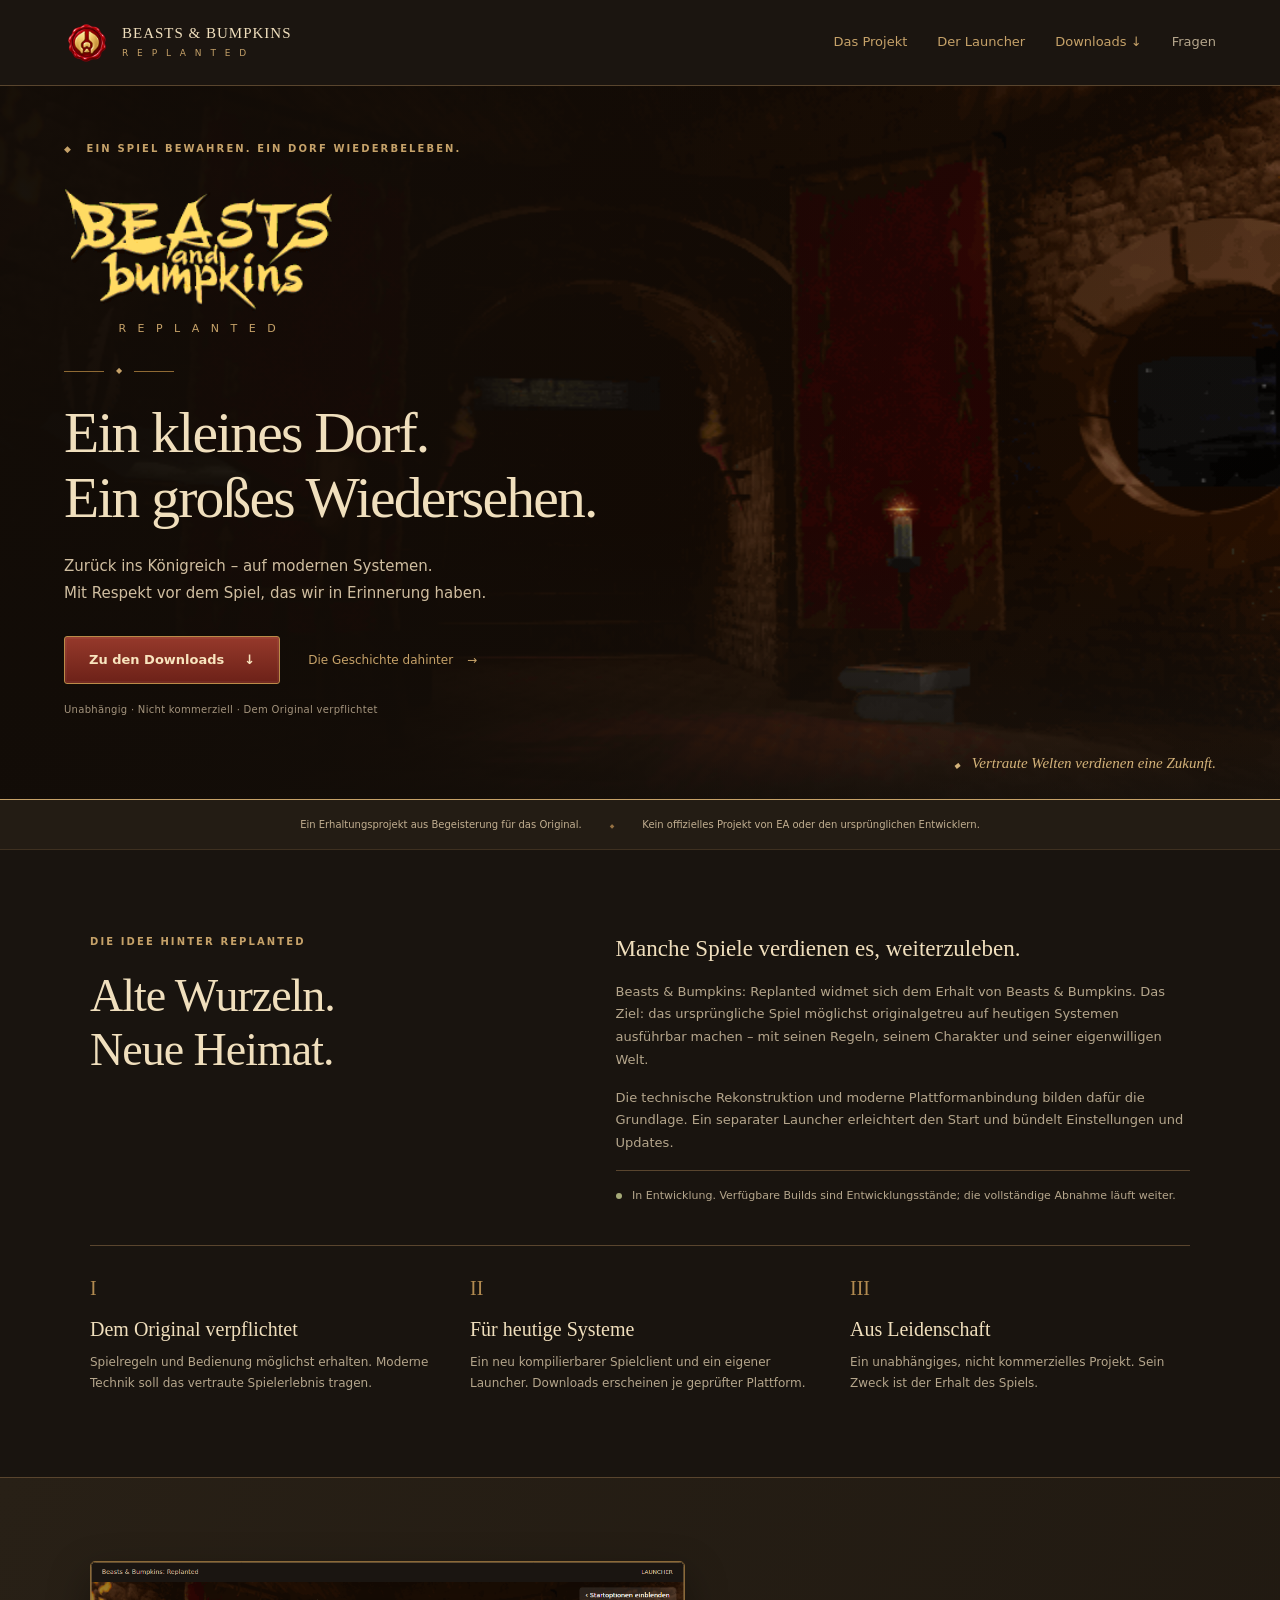
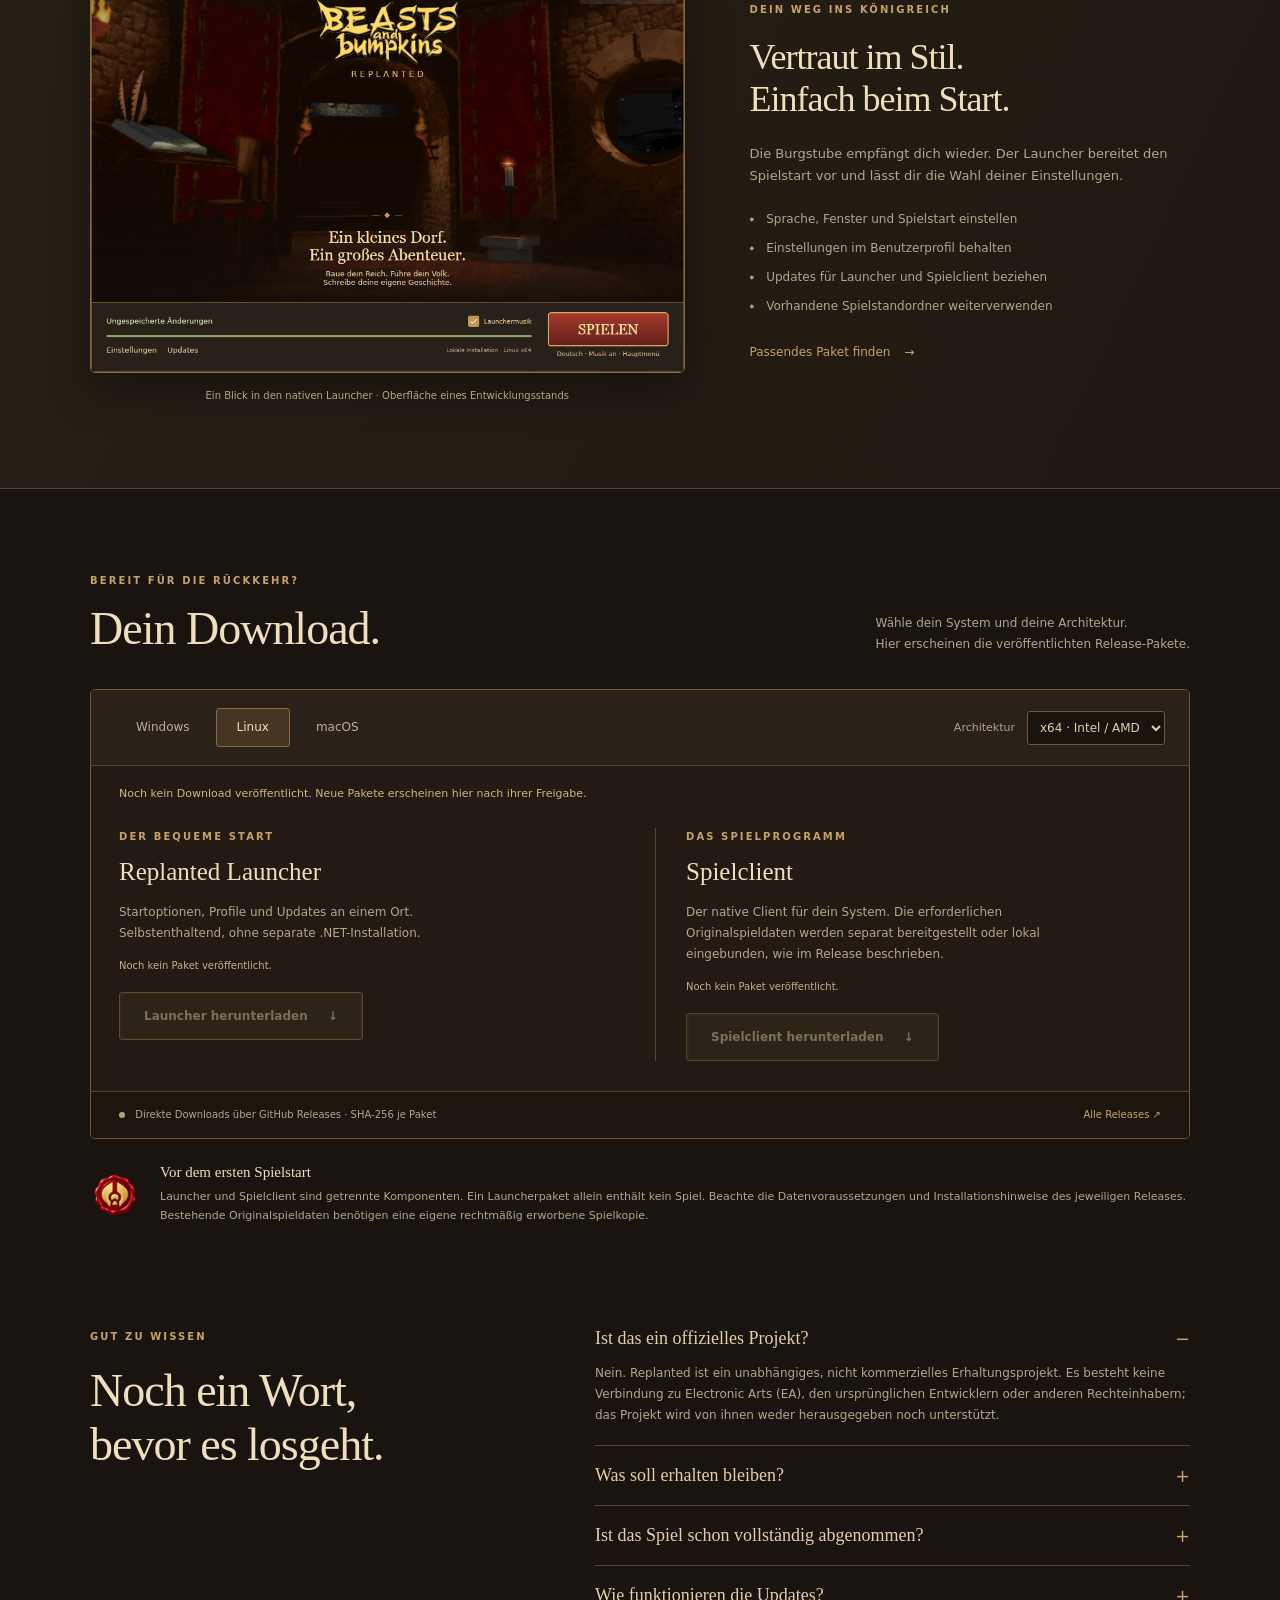
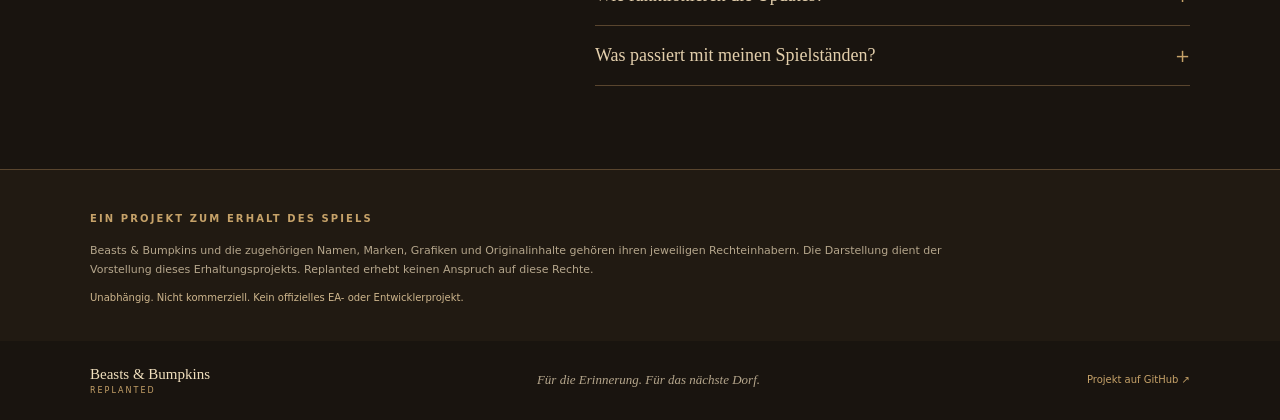
==== site/index.html @ 9fa98c77 "Add Replanted project website and GitHub release distribution" ====
<!doctype html>
<html lang="de">
<head>
  <meta charset="utf-8">
  <meta name="viewport" content="width=device-width, initial-scale=1">
  <meta name="theme-color" content="#1b1510">
  <meta name="description" content="Beasts & Bumpkins: Replanted – ein unabhängiges, nicht kommerzielles Projekt zum Erhalt des Spiels auf modernen Systemen. Launcher, Spielclient und Informationen.">
  <title>Beasts & Bumpkins: Replanted · Ein Königreich kehrt zurück</title>
  <link rel="icon" type="image/png" href="assets/seal.png">
  <link rel="stylesheet" href="styles.css">
  <script src="app.js" defer></script>
</head>
<body>
  <a class="skip-link" href="#main">Zum Inhalt</a>
  <header class="site-header">
    <a class="brand" href="#" aria-label="Beasts & Bumpkins: Replanted – Startseite"><img src="assets/seal.png" width="46" height="46" alt=""><span>BEASTS &amp; BUMPKINS<small>R E P L A N T E D</small></span></a>
    <nav aria-label="Hauptnavigation"><a href="#projekt">Das Projekt</a><a href="#launcher">Der Launcher</a><a href="#downloads">Downloads <span aria-hidden="true">↓</span></a><a href="#fragen">Fragen</a></nav>
  </header>
  <main id="main">
    <section class="hero" aria-labelledby="hero-title">
      <div class="hero-art" aria-hidden="true"></div>
      <div class="hero-content">
        <p class="eyebrow"><span class="diamond" aria-hidden="true">◆</span> EIN SPIEL BEWAHREN. EIN DORF WIEDERBELEBEN.</p>
        <img class="original-logo" src="assets/original-logo.png" width="320" height="150" alt="Beasts and Bumpkins">
        <p class="replanted">R E P L A N T E D</p>
        <div class="ornament" aria-hidden="true"><span></span>◆<span></span></div>
        <h1 id="hero-title">Ein kleines Dorf.<br>Ein großes Wiedersehen.</h1>
        <p class="hero-description">Zurück ins Königreich – auf modernen Systemen.<br>Mit Respekt vor dem Spiel, das wir in Erinnerung haben.</p>
        <div class="hero-actions"><a class="button primary" href="#downloads">Zu den Downloads <span aria-hidden="true">↓</span></a><a class="text-link" href="#projekt">Die Geschichte dahinter <span aria-hidden="true">→</span></a></div>
        <p class="hero-note">Unabhängig · Nicht kommerziell · Dem Original verpflichtet</p>
      </div>
      <div class="hero-caption"><span aria-hidden="true">◆</span> Vertraute Welten verdienen eine Zukunft.</div>
    </section>
    <div class="project-strip"><span>Ein Erhaltungsprojekt aus Begeisterung für das Original.</span><span>Kein offizielles Projekt von EA oder den ursprünglichen Entwicklern.</span></div>
    <section class="section project" id="projekt" aria-labelledby="project-title">
      <div><p class="eyebrow">DIE IDEE HINTER REPLANTED</p><h2 id="project-title">Alte Wurzeln.<br>Neue Heimat.</h2></div>
      <div class="project-copy"><p class="lead">Manche Spiele verdienen es, weiterzuleben.</p><p>Beasts &amp; Bumpkins: Replanted widmet sich dem Erhalt von Beasts &amp; Bumpkins. Das Ziel: das ursprüngliche Spiel möglichst originalgetreu auf heutigen Systemen ausführbar machen – mit seinen Regeln, seinem Charakter und seiner eigenwilligen Welt.</p><p>Die technische Rekonstruktion und moderne Plattformanbindung bilden dafür die Grundlage. Ein separater Launcher erleichtert den Start und bündelt Einstellungen und Updates.</p><p class="development-note"><span class="status-dot" aria-hidden="true"></span> In Entwicklung. Verfügbare Builds sind Entwicklungsstände; die vollständige Abnahme läuft weiter.</p></div>
      <div class="principles"><article><span class="chapter">I</span><h3>Dem Original verpflichtet</h3><p>Spielregeln und Bedienung möglichst erhalten. Moderne Technik soll das vertraute Spielerlebnis tragen.</p></article><article><span class="chapter">II</span><h3>Für heutige Systeme</h3><p>Ein neu kompilierbarer Spielclient und ein eigener Launcher. Downloads erscheinen je geprüfter Plattform.</p></article><article><span class="chapter">III</span><h3>Aus Leidenschaft</h3><p>Ein unabhängiges, nicht kommerzielles Projekt. Sein Zweck ist der Erhalt des Spiels.</p></article></div>
    </section>
    <section class="launcher-section" id="launcher" aria-labelledby="launcher-title"><div class="section launcher-grid"><div class="launcher-image"><img src="assets/launcher.png" width="1008" height="662" loading="lazy" alt="Der native Replanted-Launcher mit Burgstube, Originaltitel und roter Spielen-Schaltfläche"><p>Ein Blick in den nativen Launcher · Oberfläche eines Entwicklungsstands</p></div><div><p class="eyebrow">DEIN WEG INS KÖNIGREICH</p><h2 id="launcher-title">Vertraut im Stil.<br>Einfach beim Start.</h2><p>Die Burgstube empfängt dich wieder. Der Launcher bereitet den Spielstart vor und lässt dir die Wahl deiner Einstellungen.</p><ul class="feature-list"><li>Sprache, Fenster und Spielstart einstellen</li><li>Einstellungen im Benutzerprofil behalten</li><li>Updates für Launcher und Spielclient beziehen</li><li>Vorhandene Spielstandordner weiterverwenden</li></ul><a class="text-link" href="#downloads">Passendes Paket finden <span aria-hidden="true">→</span></a></div></div></section>
    <section class="section downloads-section" id="downloads" aria-labelledby="download-title"><div class="section-heading"><div><p class="eyebrow">BEREIT FÜR DIE RÜCKKEHR?</p><h2 id="download-title">Dein Download.</h2></div><p>Wähle dein System und deine Architektur.<br>Hier erscheinen die veröffentlichten Release-Pakete.</p></div>
      <div class="download-panel"><div class="download-toolbar"><div class="platforms" role="group" aria-label="Betriebssystem"><button type="button" data-os="win" aria-pressed="true">Windows</button><button type="button" data-os="linux" aria-pressed="false">Linux</button><button type="button" data-os="osx" aria-pressed="false">macOS</button></div><label class="architecture">Architektur <select id="architecture"><option value="x64">x64 · Intel / AMD</option><option value="arm64">ARM64</option></select></label></div>
      <p class="release-status" id="release-status" role="status" aria-live="polite">Release-Informationen werden geladen …</p>
      <div class="download-cards"><article><p class="eyebrow">DER BEQUEME START</p><h3>Replanted Launcher</h3><p>Startoptionen, Profile und Updates an einem Ort. Selbstenthaltend, ohne separate .NET-Installation.</p><p class="package-meta" id="launcher-meta">Verfügbarkeit wird geprüft.</p><a class="button primary download-link" id="launcher-download" aria-disabled="true">Launcher herunterladen <span aria-hidden="true">↓</span></a></article><article><p class="eyebrow">DAS SPIELPROGRAMM</p><h3>Spielclient</h3><p>Der native Client für dein System. Die erforderlichen Originalspieldaten werden separat bereitgestellt oder lokal eingebunden, wie im Release beschrieben.</p><p class="package-meta" id="game-meta">Verfügbarkeit wird geprüft.</p><a class="button secondary download-link" id="game-download" aria-disabled="true">Spielclient herunterladen <span aria-hidden="true">↓</span></a></article></div>
      <div class="download-footer"><p><span class="status-dot" aria-hidden="true"></span> Direkte Downloads über GitHub Releases · SHA-256 je Paket</p><a id="all-releases" href="https://github.com/Naroci/BeastsAndBumpkinsPublic/releases">Alle Releases <span aria-hidden="true">↗</span></a></div></div>
      <noscript><p>Für die Plattformauswahl bitte JavaScript aktivieren oder die <a href="https://github.com/Naroci/BeastsAndBumpkinsPublic/releases">GitHub-Releases direkt öffnen</a>.</p></noscript>
      <div class="install-note"><img src="assets/seal.png" width="50" height="50" alt=""><div><h3>Vor dem ersten Spielstart</h3><p>Launcher und Spielclient sind getrennte Komponenten. Ein Launcherpaket allein enthält kein Spiel. Beachte die Datenvoraussetzungen und Installationshinweise des jeweiligen Releases. Bestehende Originalspieldaten benötigen eine eigene rechtmäßig erworbene Spielkopie.</p></div></div>
    </section>
    <section class="section faq-section" id="fragen" aria-labelledby="faq-title"><div><p class="eyebrow">GUT ZU WISSEN</p><h2 id="faq-title">Noch ein Wort,<br>bevor es losgeht.</h2></div><div class="questions"><details open><summary>Ist das ein offizielles Projekt?</summary><p>Nein. Replanted ist ein unabhängiges, nicht kommerzielles Erhaltungsprojekt. Es besteht keine Verbindung zu Electronic Arts (EA), den ursprünglichen Entwicklern oder anderen Rechteinhabern; das Projekt wird von ihnen weder herausgegeben noch unterstützt.</p></details><details><summary>Was soll erhalten bleiben?</summary><p>Das Spiel soll möglichst vollständig und originalgetreu als neu kompilierbarer Code erhalten werden. Moderne Plattform- und Rendereradapter ersetzen die alte Systemanbindung. Das Projekt verfolgt keine Neugestaltung des Spiels.</p></details><details><summary>Ist das Spiel schon vollständig abgenommen?</summary><p>Die Entwicklung und Prüfung laufen weiter. Ein verfügbarer Build bedeutet keine vollständige Abnahme aller Missionen, Plattformen oder Originalfunktionen. Konkrete Voraussetzungen und bekannte Grenzen stehen in den Releasehinweisen.</p></details><details><summary>Wie funktionieren die Updates?</summary><p>Der Launcher liest eine gemeinsame HTTPS-Manifestdatei. Sie verweist auf feste ZIP-Dateien eines GitHub-Releases und enthält Version, Größe und SHA-256. Installiert werden nur passende Plattformpakete. Die Manifestadresse steht in den Releasehinweisen.</p></details><details><summary>Was passiert mit meinen Spielständen?</summary><p>Der Launcher verwendet bestehende Benutzer- und Spielstandpfade weiter und überschreibt diese beim Update nicht. Die Kompatibilität von Spielständen zwischen verschiedenen Clientversionen hängt vom jeweiligen Build ab; beachte die Releasehinweise.</p></details></div></section>
    <aside class="rights-notice"><div class="section"><span class="eyebrow">EIN PROJEKT ZUM ERHALT DES SPIELS</span><p>Beasts &amp; Bumpkins und die zugehörigen Namen, Marken, Grafiken und Originalinhalte gehören ihren jeweiligen Rechteinhabern. Die Darstellung dient der Vorstellung dieses Erhaltungsprojekts. Replanted erhebt keinen Anspruch auf diese Rechte.</p><p>Unabhängig. Nicht kommerziell. Kein offizielles EA- oder Entwicklerprojekt.</p></div></aside>
  </main>
  <footer class="site-footer"><a class="footer-brand" href="#">Beasts &amp; Bumpkins <span>REPLANTED</span></a><p>Für die Erinnerung. Für das nächste Dorf.</p><a id="repository-link" href="https://github.com/Naroci/BeastsAndBumpkinsPublic">Projekt auf GitHub <span aria-hidden="true">↗</span></a></footer>
</body>
</html>
---- site/styles.css ----
@charset "UTF-8";
:root{color-scheme:dark;--bg:#19140f;--panel:#241c15;--gold:#c6a269;--light:#f0dfbd;--muted:#b5a68c;--line:#59452e;--red:#85291e;--serif:Georgia,'Times New Roman',serif;--sans:system-ui,-apple-system,'Segoe UI',sans-serif}
*{box-sizing:border-box}html{scroll-behavior:smooth;scroll-padding-top:90px}body{margin:0;background:var(--bg);color:var(--muted);font:15px/1.75 var(--sans)}a{color:var(--gold);text-decoration:none}a:hover{color:var(--light)}button,select{font:inherit}button,a,summary,select{-webkit-tap-highlight-color:transparent}button:focus-visible,a:focus-visible,summary:focus-visible,select:focus-visible{outline:2px solid #f6cf85;outline-offset:5px}img{max-width:100%;height:auto}h1,h2,h3,p{margin:0}h1,h2,h3{font-family:var(--serif);font-weight:400;color:var(--light)}h1{font-size:clamp(38px,4.5vw,63px);line-height:1.12;letter-spacing:-1.8px}h2{font-size:clamp(32px,3.7vw,46px);line-height:1.16;letter-spacing:-1px}h3{font-size:25px;line-height:1.3}p+p{margin-top:15px}.skip-link{position:absolute;top:-80px;left:20px;z-index:10;background:var(--panel);padding:12px}.skip-link:focus{top:5px}.site-header{height:86px;padding:0 max(5%,calc((100vw - 1200px)/2));display:flex;align-items:center;justify-content:space-between;gap:24px;border-bottom:1px solid var(--line);background:#1b1510}.brand{display:flex;gap:12px;align-items:center;color:var(--light);font-family:var(--serif);font-size:15px;line-height:1.35;letter-spacing:1px;flex-shrink:0}.brand small{display:block;color:var(--gold);font:9px/2 var(--sans);letter-spacing:3px}.brand img{width:46px;height:46px}.site-header nav{display:flex;gap:30px;font-size:13px}.site-header nav a:last-child{color:var(--muted)}.hero{position:relative;min-height:698px;display:flex;align-items:center;isolation:isolate;overflow:hidden;border-bottom:1px solid var(--gold)}.hero-art{position:absolute;inset:0;z-index:-2;background:url('assets/great-hall.png') center 42%/cover no-repeat;image-rendering:auto}.hero:after{content:'';position:absolute;inset:0;z-index:-1;background:linear-gradient(90deg,rgba(18,12,7,.97) 2%,rgba(18,12,7,.86) 32%,rgba(18,12,7,.36) 68%,rgba(18,12,7,.17)),linear-gradient(0deg,#17120deb,transparent 38%,#17120d33)}.hero-content{width:1200px;max-width:90%;margin:0 auto;padding:54px 0 80px}.eyebrow{font-size:10px;letter-spacing:2.1px;font-weight:600;color:var(--gold);line-height:1.8}.diamond{font-size:9px;margin-right:8px}.original-logo{display:block;width:270px;height:auto;margin:30px 0 6px}.replanted{width:270px;text-align:center;color:var(--gold);font-size:11px;letter-spacing:4px}.ornament{display:flex;align-items:center;gap:12px;color:var(--gold);margin:26px 0 23px;font-size:8px;width:110px}.ornament span{height:1px;background:#8f6a34;flex:1}.hero-description{font-size:15px;color:#d0bea0;line-height:1.8;margin-top:23px}.hero-actions{display:flex;align-items:center;gap:28px;margin-top:29px}.button{display:inline-flex;align-items:center;justify-content:center;gap:20px;min-height:48px;border:1px solid #a77e42;padding:10px 24px;font-size:13px;font-weight:600;color:#f8e4be;box-shadow:inset 0 0 0 2px #ffffff0a;border-radius:3px;cursor:pointer}.button.primary{background:linear-gradient(#96392b,#6c2118);border-color:#bb8b48}.button.primary:hover{background:linear-gradient(#ab4332,#7d281c)}.button.secondary{background:linear-gradient(#393022,#292017)}.text-link{font-size:12px}.text-link span{margin-left:10px}.hero-note{margin-top:17px;font-size:10px;color:#a4947d;letter-spacing:.3px}.hero-caption{position:absolute;bottom:27px;right:5%;font:italic 15px var(--serif);color:#d4b37a}.hero-caption span{font-size:8px;padding-right:8px}.project-strip{display:flex;justify-content:center;gap:28px;background:#231c14;padding:16px 5%;font-size:10px;color:#c2af91;border-bottom:1px solid #3e3020}.project-strip span+span:before{content:'◆';font-size:6px;margin-right:28px;color:#957143}.section{width:1100px;max-width:90%;margin:0 auto;padding:83px 0;scroll-margin-top:20px}.project{display:grid;grid-template-columns:1fr 1.35fr;gap:40px 100px}.project h2,.launcher-grid h2,.faq-section h2{margin-top:18px}.project-copy .lead{font-family:var(--serif);font-size:23px;color:var(--light);line-height:1.4}.project-copy>p:not(.lead){font-size:13px}.development-note{padding-top:15px;border-top:1px solid var(--line);font-size:11px!important}.status-dot{display:inline-block;width:6px;height:6px;border-radius:50%;background:#a6aa78;margin-right:7px;vertical-align:middle}.principles{grid-column:1/-1;display:grid;grid-template-columns:repeat(3,1fr);gap:40px;padding-top:31px;border-top:1px solid var(--line)}.chapter{color:#b18a50;font:20px var(--serif);display:block;margin-bottom:16px}.principles h3{font-size:20px}.principles p{font-size:12px;margin-top:10px}.launcher-section{background:linear-gradient(115deg,#282016,#201911);border-block:1px solid var(--line)}.launcher-grid{display:grid;grid-template-columns:1.35fr 1fr;align-items:center;gap:65px}.launcher-image img{display:block;border:1px solid #8b6938;box-shadow:0 16px 40px #0006;border-radius:5px}.launcher-image p{font-size:10px;text-align:center;margin-top:14px}.launcher-grid h2{font-size:36px}.launcher-grid h2+p{margin-top:22px;font-size:13px}.feature-list{list-style:none;padding:0;margin:21px 0;font-size:12px}.feature-list li{margin:8px 0}.feature-list li:before{content:'◆';color:var(--gold);font-size:6px;margin-right:12px;vertical-align:middle}.section-heading{display:flex;justify-content:space-between;align-items:end;gap:30px;margin-bottom:34px}.section-heading h2{margin-top:12px}.section-heading>p{font-size:12px}.download-panel{border:1px solid #765632;background:#231b13;border-radius:5px;overflow:hidden}.download-toolbar{display:flex;align-items:center;justify-content:space-between;gap:20px;padding:18px 24px;border-bottom:1px solid var(--line);background:#2a2118}.platforms{display:flex;gap:5px}.platforms button{background:transparent;color:#bfb095;border:1px solid transparent;border-radius:3px;padding:8px 20px;font-size:12px;cursor:pointer}.platforms button[aria-pressed=true]{color:#f3dfb7;border-color:#8b693d;background:#463522}.platforms button:hover{color:var(--light)}.architecture{font-size:11px;display:flex;align-items:center;gap:12px}.architecture select{color:#e1ceb0;background:#19140e;border:1px solid #725739;border-radius:3px;font-size:12px;padding:8px}.release-status{font-size:11px;padding:18px 28px 0;color:#d1b583;min-height:37px}.download-cards{display:grid;grid-template-columns:1fr 1fr;padding:25px 28px 30px;gap:30px}.download-cards article+article{border-left:1px solid var(--line);padding-left:30px}.download-cards h3{margin-top:10px}.download-cards article>p:not(.eyebrow){font-size:12px;margin-top:13px;max-width:400px}.download-cards .button{font-size:12px;min-width:230px;margin-top:18px}.package-meta{font-size:10px!important;color:#c4af8b;overflow-wrap:anywhere}.checksum{display:block;max-width:410px;font:9px/1.7 monospace;color:#ac9a7a;overflow-wrap:anywhere;margin-top:5px}.button[aria-disabled=true]{opacity:.42;cursor:default;pointer-events:none;background:#3a3023}.download-footer{padding:14px 28px;background:#1c160f;border-top:1px solid var(--line);display:flex;gap:15px;justify-content:space-between;align-items:center;font-size:10px}.install-note{display:flex;gap:20px;align-items:center;padding:25px 0 0}.install-note img{flex-shrink:0}.install-note h3{font:15px var(--serif)}.install-note p{font-size:11px;margin-top:6px}.faq-section{display:grid;grid-template-columns:1fr 1.4fr;gap:80px;padding-top:20px}.questions details{border-bottom:1px solid var(--line);padding:19px 0}.questions details:first-child{padding-top:0}.questions summary{cursor:pointer;color:#e3cfac;font:18px var(--serif);list-style:none;display:flex;justify-content:space-between;gap:15px}.questions summary::-webkit-details-marker{display:none}.questions summary:after{content:'+';font:18px var(--sans);color:var(--gold)}.questions details[open] summary:after{content:'−'}.questions details p{font-size:12px;margin-top:14px}.rights-notice{background:#211a12;border-top:1px solid var(--line)}.rights-notice .section{padding:34px 0}.rights-notice p{font-size:11px;max-width:900px;margin-top:10px}.rights-notice p:last-child{color:#ceb68d;font-size:10px}.site-footer{width:1100px;max-width:90%;margin:0 auto;padding:25px 0;display:flex;align-items:center;justify-content:space-between;gap:20px;font-size:10px}.footer-brand{font:15px var(--serif);color:var(--light)}.footer-brand span{font:8px var(--sans);letter-spacing:2px;display:block;color:var(--gold);margin-top:3px}.site-footer>p{font-family:var(--serif);font-style:italic;font-size:13px}
@media(min-width:1600px){.hero{min-height:760px}.hero-art{background-position:center 45%}}
@media(max-width:850px){.site-header{height:auto;min-height:80px;flex-wrap:wrap;gap:14px;padding:16px 5%}.site-header nav{gap:20px}.project{gap:35px}.launcher-grid{gap:30px}.launcher-grid h2{font-size:30px}.faq-section{gap:35px}.hero-caption{display:none}.project-strip{gap:10px;flex-direction:column;text-align:center}.project-strip span+span:before{display:none}.download-toolbar{padding:14px}.platforms button{padding:8px 12px}.architecture{gap:7px}.download-cards .button{min-width:0;width:100%;padding:10px}.hero:after{background:linear-gradient(90deg,#120c07ef,#120c0780),linear-gradient(0deg,#17120de6,transparent)}.hero-content{padding-block:45px 60px}.hero{min-height:660px}}
@media(max-width:600px){body{font-size:14px}.brand{font-size:12px}.brand img{width:38px;height:38px}.brand small{font-size:8px}.site-header{justify-content:center}.site-header nav{width:100%;justify-content:center;gap:20px;font-size:11px}.hero{min-height:620px}.hero-content{padding-block:32px 45px}.hero .eyebrow{font-size:8px;letter-spacing:1.4px}.original-logo{width:220px;margin-top:30px}.replanted{width:220px;font-size:9px}h1{font-size:42px;letter-spacing:-1.3px}.hero-description{font-size:12px}.hero-actions{gap:20px;flex-wrap:wrap}.hero-actions .button{padding-inline:18px}.hero-note{font-size:9px}.project-strip{font-size:9px;padding-block:14px;gap:4px}.section{padding:52px 0}.project,.launcher-grid,.faq-section{grid-template-columns:1fr;gap:27px}.project h2 br{display:none}.project-copy{font-size:12px}.principles{grid-template-columns:1fr;gap:24px}.principles article{position:relative;padding-left:40px}.chapter{position:absolute;left:3px;top:0}.principles h3{font-size:21px}.launcher-grid{display:flex;flex-direction:column-reverse;align-items:stretch}.launcher-grid h2{font-size:34px}.launcher-image{margin-top:8px}.section-heading{display:block}.section-heading>p{margin-top:18px}.download-toolbar{display:block;padding:14px 18px}.platforms{justify-content:space-between}.platforms button{flex:1}.architecture{justify-content:space-between;margin-top:15px}.download-cards{grid-template-columns:1fr;padding:22px;gap:26px}.download-cards article+article{border-left:0;border-top:1px solid var(--line);padding-left:0;padding-top:26px}.download-cards .button{min-height:46px}.release-status{padding:18px 22px 0}.download-footer{padding:15px 22px;display:block}.download-footer a{display:inline-block;margin-top:8px}.install-note{align-items:start;gap:13px}.install-note img{width:37px}.faq-section{padding-top:0}.questions details:first-child{padding-top:10px}.site-footer{flex-wrap:wrap;gap:16px}.site-footer>p{display:none}.rights-notice .section{padding-block:27px}}
@media(prefers-reduced-motion:reduce){html{scroll-behavior:auto}}
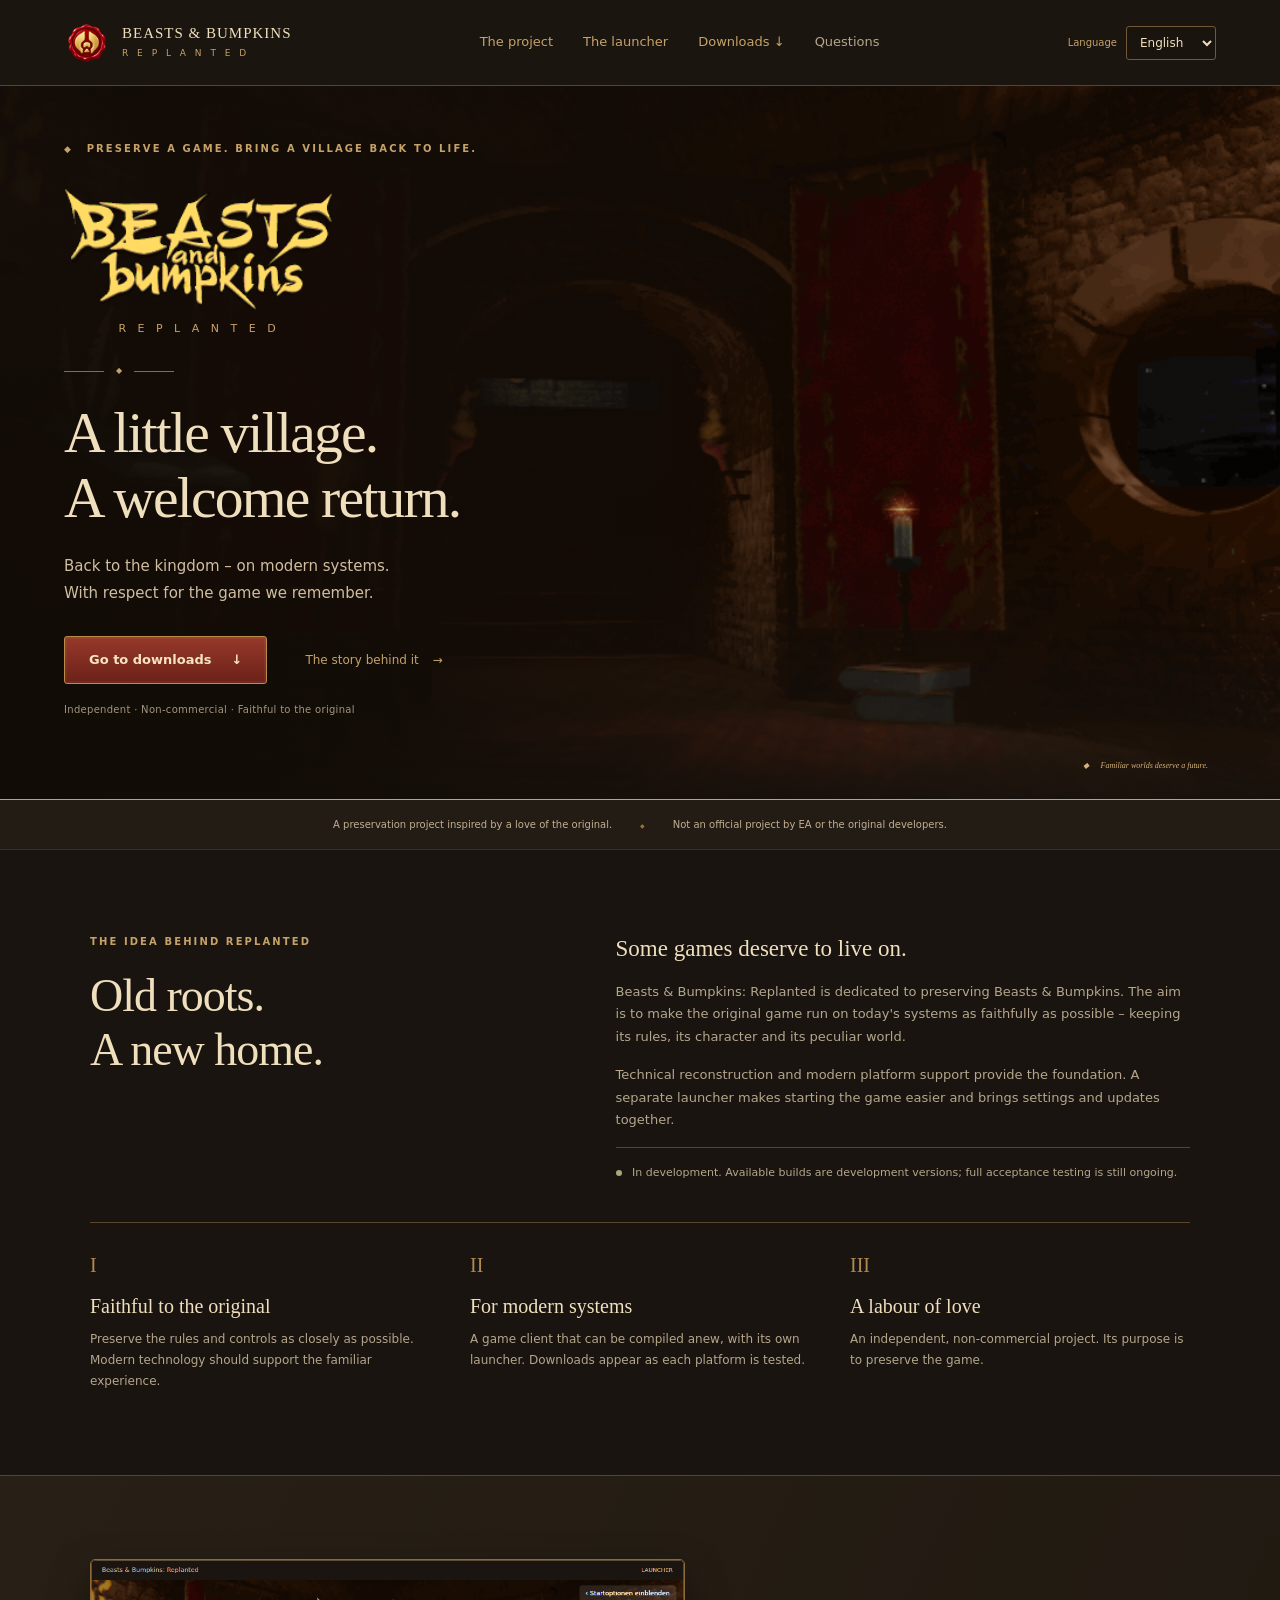
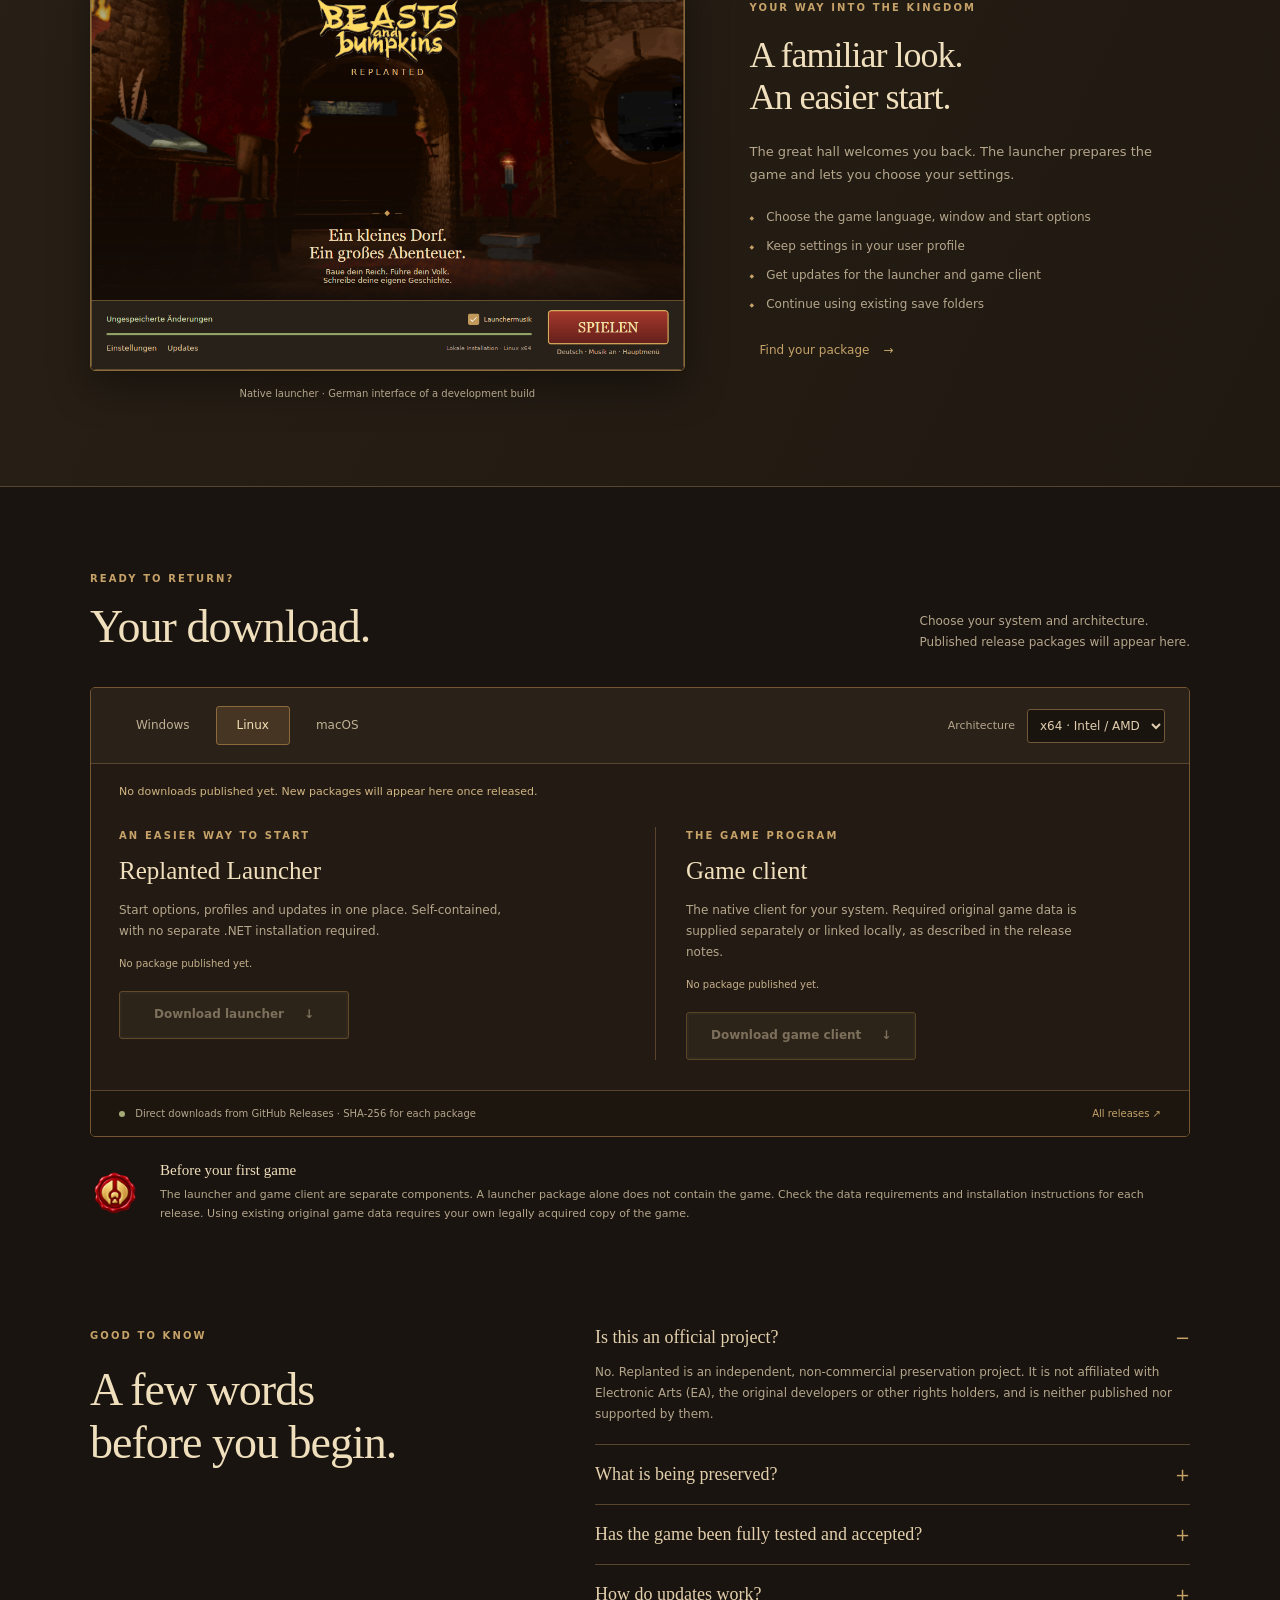
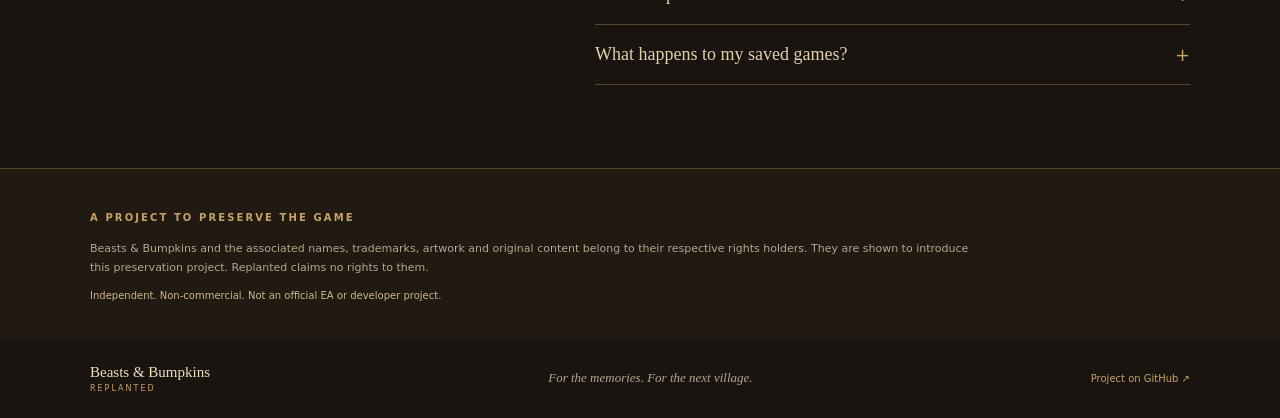
==== commit e037520a: "Support all five game languages on the project website" ====
--- a/site/index.html
+++ b/site/index.html
@@ -4,51 +4,54 @@
   <meta charset="utf-8">
   <meta name="viewport" content="width=device-width, initial-scale=1">
   <meta name="theme-color" content="#1b1510">
-  <meta name="description" content="Beasts & Bumpkins: Replanted – ein unabhängiges, nicht kommerzielles Projekt zum Erhalt des Spiels auf modernen Systemen. Launcher, Spielclient und Informationen.">
-  <title>Beasts & Bumpkins: Replanted · Ein Königreich kehrt zurück</title>
+  <meta data-i18n-description="page.description" name="description" content="Beasts & Bumpkins: Replanted – ein unabhängiges, nicht kommerzielles Projekt zum Erhalt des Spiels auf modernen Systemen. Launcher, Spielclient und Informationen.">
+  <title>Beasts &amp; Bumpkins: Replanted · Ein Königreich kehrt zurück</title>
   <link rel="icon" type="image/png" href="assets/seal.png">
   <link rel="stylesheet" href="styles.css">
+  <script src="translations.js" defer></script>
+  <script src="i18n.js" defer></script>
   <script src="app.js" defer></script>
 </head>
 <body>
-  <a class="skip-link" href="#main">Zum Inhalt</a>
+  <a class="skip-link" href="#main"><span data-i18n="skip">Zum Inhalt</span></a>
   <header class="site-header">
-    <a class="brand" href="#" aria-label="Beasts & Bumpkins: Replanted – Startseite"><img src="assets/seal.png" width="46" height="46" alt=""><span>BEASTS &amp; BUMPKINS<small>R E P L A N T E D</small></span></a>
-    <nav aria-label="Hauptnavigation"><a href="#projekt">Das Projekt</a><a href="#launcher">Der Launcher</a><a href="#downloads">Downloads <span aria-hidden="true">↓</span></a><a href="#fragen">Fragen</a></nav>
+    <a class="brand" href="#" data-i18n-aria="a11y.home" aria-label="Beasts &amp; Bumpkins: Replanted – Startseite"><img src="assets/seal.png" width="46" height="46" alt=""><span>BEASTS &amp; BUMPKINS<small>R E P L A N T E D</small></span></a>
+    <nav data-i18n-aria="a11y.navigation" aria-label="Hauptnavigation"><a href="#projekt"><span data-i18n="nav.project">Das Projekt</span></a><a href="#launcher"><span data-i18n="nav.launcher">Der Launcher</span></a><a href="#downloads"><span data-i18n="nav.downloads">Downloads</span> <span aria-hidden="true">↓</span></a><a href="#fragen"><span data-i18n="nav.faq">Fragen</span></a></nav>
+    <label class="language-picker" id="language-picker" hidden><span data-i18n="language.label">Sprache</span><select id="language" aria-label="Sprache" data-i18n-aria="language.label"><option value="de" lang="de">Deutsch</option><option value="en" lang="en">English</option><option value="fr" lang="fr">Français</option><option value="it" lang="it">Italiano</option><option value="es" lang="es">Español</option></select></label>
   </header>
   <main id="main">
     <section class="hero" aria-labelledby="hero-title">
       <div class="hero-art" aria-hidden="true"></div>
       <div class="hero-content">
-        <p class="eyebrow"><span class="diamond" aria-hidden="true">◆</span> EIN SPIEL BEWAHREN. EIN DORF WIEDERBELEBEN.</p>
+        <p class="eyebrow"><span class="diamond" aria-hidden="true">◆</span> <span data-i18n="hero.eyebrow">EIN SPIEL BEWAHREN. EIN DORF WIEDERBELEBEN.</span></p>
         <img class="original-logo" src="assets/original-logo.png" width="320" height="150" alt="Beasts and Bumpkins">
         <p class="replanted">R E P L A N T E D</p>
         <div class="ornament" aria-hidden="true"><span></span>◆<span></span></div>
-        <h1 id="hero-title">Ein kleines Dorf.<br>Ein großes Wiedersehen.</h1>
-        <p class="hero-description">Zurück ins Königreich – auf modernen Systemen.<br>Mit Respekt vor dem Spiel, das wir in Erinnerung haben.</p>
-        <div class="hero-actions"><a class="button primary" href="#downloads">Zu den Downloads <span aria-hidden="true">↓</span></a><a class="text-link" href="#projekt">Die Geschichte dahinter <span aria-hidden="true">→</span></a></div>
-        <p class="hero-note">Unabhängig · Nicht kommerziell · Dem Original verpflichtet</p>
+        <h1 id="hero-title"><span data-i18n="hero.title1">Ein kleines Dorf.</span><br><span data-i18n="hero.title2">Ein großes Wiedersehen.</span></h1>
+        <p class="hero-description"><span data-i18n="hero.description1">Zurück ins Königreich – auf modernen Systemen.</span><br><span data-i18n="hero.description2">Mit Respekt vor dem Spiel, das wir in Erinnerung haben.</span></p>
+        <div class="hero-actions"><a class="button primary" href="#downloads"><span data-i18n="hero.download">Zu den Downloads</span> <span aria-hidden="true">↓</span></a><a class="text-link" href="#projekt"><span data-i18n="hero.story">Die Geschichte dahinter</span> <span aria-hidden="true">→</span></a></div>
+        <p class="hero-note"><span data-i18n="hero.note">Unabhängig · Nicht kommerziell · Dem Original verpflichtet</span></p>
       </div>
-      <div class="hero-caption"><span aria-hidden="true">◆</span> Vertraute Welten verdienen eine Zukunft.</div>
+      <div class="hero-caption"><span aria-hidden="true">◆</span> <span data-i18n="hero.caption">Vertraute Welten verdienen eine Zukunft.</span></div>
     </section>
-    <div class="project-strip"><span>Ein Erhaltungsprojekt aus Begeisterung für das Original.</span><span>Kein offizielles Projekt von EA oder den ursprünglichen Entwicklern.</span></div>
+    <div class="project-strip"><span><span data-i18n="strip.preservation">Ein Erhaltungsprojekt aus Begeisterung für das Original.</span></span><span><span data-i18n="strip.unofficial">Kein offizielles Projekt von EA oder den ursprünglichen Entwicklern.</span></span></div>
     <section class="section project" id="projekt" aria-labelledby="project-title">
-      <div><p class="eyebrow">DIE IDEE HINTER REPLANTED</p><h2 id="project-title">Alte Wurzeln.<br>Neue Heimat.</h2></div>
-      <div class="project-copy"><p class="lead">Manche Spiele verdienen es, weiterzuleben.</p><p>Beasts &amp; Bumpkins: Replanted widmet sich dem Erhalt von Beasts &amp; Bumpkins. Das Ziel: das ursprüngliche Spiel möglichst originalgetreu auf heutigen Systemen ausführbar machen – mit seinen Regeln, seinem Charakter und seiner eigenwilligen Welt.</p><p>Die technische Rekonstruktion und moderne Plattformanbindung bilden dafür die Grundlage. Ein separater Launcher erleichtert den Start und bündelt Einstellungen und Updates.</p><p class="development-note"><span class="status-dot" aria-hidden="true"></span> In Entwicklung. Verfügbare Builds sind Entwicklungsstände; die vollständige Abnahme läuft weiter.</p></div>
-      <div class="principles"><article><span class="chapter">I</span><h3>Dem Original verpflichtet</h3><p>Spielregeln und Bedienung möglichst erhalten. Moderne Technik soll das vertraute Spielerlebnis tragen.</p></article><article><span class="chapter">II</span><h3>Für heutige Systeme</h3><p>Ein neu kompilierbarer Spielclient und ein eigener Launcher. Downloads erscheinen je geprüfter Plattform.</p></article><article><span class="chapter">III</span><h3>Aus Leidenschaft</h3><p>Ein unabhängiges, nicht kommerzielles Projekt. Sein Zweck ist der Erhalt des Spiels.</p></article></div>
+      <div><p class="eyebrow"><span data-i18n="project.eyebrow">DIE IDEE HINTER REPLANTED</span></p><h2 id="project-title"><span data-i18n="project.title1">Alte Wurzeln.</span><br><span data-i18n="project.title2">Neue Heimat.</span></h2></div>
+      <div class="project-copy"><p class="lead"><span data-i18n="project.lead">Manche Spiele verdienen es, weiterzuleben.</span></p><p><span data-i18n="project.body1">Beasts &amp; Bumpkins: Replanted widmet sich dem Erhalt von Beasts &amp; Bumpkins. Das Ziel: das ursprüngliche Spiel möglichst originalgetreu auf heutigen Systemen ausführbar machen – mit seinen Regeln, seinem Charakter und seiner eigenwilligen Welt.</span></p><p><span data-i18n="project.body2">Die technische Rekonstruktion und moderne Plattformanbindung bilden dafür die Grundlage. Ein separater Launcher erleichtert den Start und bündelt Einstellungen und Updates.</span></p><p class="development-note"><span class="status-dot" aria-hidden="true"></span> <span data-i18n="project.development">In Entwicklung. Verfügbare Builds sind Entwicklungsstände; die vollständige Abnahme läuft weiter.</span></p></div>
+      <div class="principles"><article><span class="chapter">I</span><h3><span data-i18n="principle.original.title">Dem Original verpflichtet</span></h3><p><span data-i18n="principle.original.body">Spielregeln und Bedienung möglichst erhalten. Moderne Technik soll das vertraute Spielerlebnis tragen.</span></p></article><article><span class="chapter">II</span><h3><span data-i18n="principle.modern.title">Für heutige Systeme</span></h3><p><span data-i18n="principle.modern.body">Ein neu kompilierbarer Spielclient und ein eigener Launcher. Downloads erscheinen je geprüfter Plattform.</span></p></article><article><span class="chapter">III</span><h3><span data-i18n="principle.passion.title">Aus Leidenschaft</span></h3><p><span data-i18n="principle.passion.body">Ein unabhängiges, nicht kommerzielles Projekt. Sein Zweck ist der Erhalt des Spiels.</span></p></article></div>
     </section>
-    <section class="launcher-section" id="launcher" aria-labelledby="launcher-title"><div class="section launcher-grid"><div class="launcher-image"><img src="assets/launcher.png" width="1008" height="662" loading="lazy" alt="Der native Replanted-Launcher mit Burgstube, Originaltitel und roter Spielen-Schaltfläche"><p>Ein Blick in den nativen Launcher · Oberfläche eines Entwicklungsstands</p></div><div><p class="eyebrow">DEIN WEG INS KÖNIGREICH</p><h2 id="launcher-title">Vertraut im Stil.<br>Einfach beim Start.</h2><p>Die Burgstube empfängt dich wieder. Der Launcher bereitet den Spielstart vor und lässt dir die Wahl deiner Einstellungen.</p><ul class="feature-list"><li>Sprache, Fenster und Spielstart einstellen</li><li>Einstellungen im Benutzerprofil behalten</li><li>Updates für Launcher und Spielclient beziehen</li><li>Vorhandene Spielstandordner weiterverwenden</li></ul><a class="text-link" href="#downloads">Passendes Paket finden <span aria-hidden="true">→</span></a></div></div></section>
-    <section class="section downloads-section" id="downloads" aria-labelledby="download-title"><div class="section-heading"><div><p class="eyebrow">BEREIT FÜR DIE RÜCKKEHR?</p><h2 id="download-title">Dein Download.</h2></div><p>Wähle dein System und deine Architektur.<br>Hier erscheinen die veröffentlichten Release-Pakete.</p></div>
-      <div class="download-panel"><div class="download-toolbar"><div class="platforms" role="group" aria-label="Betriebssystem"><button type="button" data-os="win" aria-pressed="true">Windows</button><button type="button" data-os="linux" aria-pressed="false">Linux</button><button type="button" data-os="osx" aria-pressed="false">macOS</button></div><label class="architecture">Architektur <select id="architecture"><option value="x64">x64 · Intel / AMD</option><option value="arm64">ARM64</option></select></label></div>
-      <p class="release-status" id="release-status" role="status" aria-live="polite">Release-Informationen werden geladen …</p>
-      <div class="download-cards"><article><p class="eyebrow">DER BEQUEME START</p><h3>Replanted Launcher</h3><p>Startoptionen, Profile und Updates an einem Ort. Selbstenthaltend, ohne separate .NET-Installation.</p><p class="package-meta" id="launcher-meta">Verfügbarkeit wird geprüft.</p><a class="button primary download-link" id="launcher-download" aria-disabled="true">Launcher herunterladen <span aria-hidden="true">↓</span></a></article><article><p class="eyebrow">DAS SPIELPROGRAMM</p><h3>Spielclient</h3><p>Der native Client für dein System. Die erforderlichen Originalspieldaten werden separat bereitgestellt oder lokal eingebunden, wie im Release beschrieben.</p><p class="package-meta" id="game-meta">Verfügbarkeit wird geprüft.</p><a class="button secondary download-link" id="game-download" aria-disabled="true">Spielclient herunterladen <span aria-hidden="true">↓</span></a></article></div>
-      <div class="download-footer"><p><span class="status-dot" aria-hidden="true"></span> Direkte Downloads über GitHub Releases · SHA-256 je Paket</p><a id="all-releases" href="https://github.com/Naroci/BeastsAndBumpkinsPublic/releases">Alle Releases <span aria-hidden="true">↗</span></a></div></div>
+    <section class="launcher-section" id="launcher" aria-labelledby="launcher-title"><div class="section launcher-grid"><div class="launcher-image"><img src="assets/launcher.png" width="1008" height="662" loading="lazy" data-i18n-alt="a11y.launcher" alt="Der native Replanted-Launcher mit Burgstube, Originaltitel und roter Spielen-Schaltfläche"><p><span data-i18n="launcher.caption">Ein Blick in den nativen Launcher · Oberfläche eines Entwicklungsstands</span></p></div><div><p class="eyebrow"><span data-i18n="launcher.eyebrow">DEIN WEG INS KÖNIGREICH</span></p><h2 id="launcher-title"><span data-i18n="launcher.title1">Vertraut im Stil.</span><br><span data-i18n="launcher.title2">Einfach beim Start.</span></h2><p><span data-i18n="launcher.body">Die Burgstube empfängt dich wieder. Der Launcher bereitet den Spielstart vor und lässt dir die Wahl deiner Einstellungen.</span></p><ul class="feature-list"><li><span data-i18n="launcher.feature1">Sprache, Fenster und Spielstart einstellen</span></li><li><span data-i18n="launcher.feature2">Einstellungen im Benutzerprofil behalten</span></li><li><span data-i18n="launcher.feature3">Updates für Launcher und Spielclient beziehen</span></li><li><span data-i18n="launcher.feature4">Vorhandene Spielstandordner weiterverwenden</span></li></ul><a class="text-link" href="#downloads"><span data-i18n="launcher.download">Passendes Paket finden</span> <span aria-hidden="true">→</span></a></div></div></section>
+    <section class="section downloads-section" id="downloads" aria-labelledby="download-title"><div class="section-heading"><div><p class="eyebrow"><span data-i18n="download.eyebrow">BEREIT FÜR DIE RÜCKKEHR?</span></p><h2 id="download-title"><span data-i18n="download.title">Dein Download.</span></h2></div><p><span data-i18n="download.intro1">Wähle dein System und deine Architektur.</span><br><span data-i18n="download.intro2">Hier erscheinen die veröffentlichten Release-Pakete.</span></p></div>
+      <div class="download-panel"><div class="download-toolbar"><div class="platforms" role="group" data-i18n-aria="a11y.os" aria-label="Betriebssystem"><button type="button" data-os="win" aria-pressed="true">Windows</button><button type="button" data-os="linux" aria-pressed="false">Linux</button><button type="button" data-os="osx" aria-pressed="false">macOS</button></div><label class="architecture"><span data-i18n="download.architecture">Architektur</span> <select id="architecture"><option value="x64">x64 · Intel / AMD</option><option value="arm64">ARM64</option></select></label></div>
+      <p class="release-status" id="release-status" role="status" aria-live="polite"><span data-i18n="download.loading">Release-Informationen werden geladen …</span></p>
+      <div class="download-cards"><article><p class="eyebrow"><span data-i18n="download.launcher.eyebrow">DER BEQUEME START</span></p><h3>Replanted Launcher</h3><p><span data-i18n="download.launcher.body">Startoptionen, Profile und Updates an einem Ort. Selbstenthaltend, ohne separate .NET-Installation.</span></p><p class="package-meta" id="launcher-meta"><span data-i18n="download.checking">Verfügbarkeit wird geprüft.</span></p><a class="button primary download-link" id="launcher-download" aria-disabled="true"><span data-i18n="download.launcher.button">Launcher herunterladen</span> <span aria-hidden="true">↓</span></a></article><article><p class="eyebrow"><span data-i18n="download.game.eyebrow">DAS SPIELPROGRAMM</span></p><h3><span data-i18n="download.game.title">Spielclient</span></h3><p><span data-i18n="download.game.body">Der native Client für dein System. Die erforderlichen Originalspieldaten werden separat bereitgestellt oder lokal eingebunden, wie im Release beschrieben.</span></p><p class="package-meta" id="game-meta"><span data-i18n="download.checking">Verfügbarkeit wird geprüft.</span></p><a class="button secondary download-link" id="game-download" aria-disabled="true"><span data-i18n="download.game.button">Spielclient herunterladen</span> <span aria-hidden="true">↓</span></a></article></div>
+      <div class="download-footer"><p><span class="status-dot" aria-hidden="true"></span> <span data-i18n="download.footer">Direkte Downloads über GitHub Releases · SHA-256 je Paket</span></p><a id="all-releases" href="https://github.com/Naroci/BeastsAndBumpkinsPublic/releases"><span data-i18n="download.releases">Alle Releases</span> <span aria-hidden="true">↗</span></a></div></div>
       <noscript><p>Für die Plattformauswahl bitte JavaScript aktivieren oder die <a href="https://github.com/Naroci/BeastsAndBumpkinsPublic/releases">GitHub-Releases direkt öffnen</a>.</p></noscript>
-      <div class="install-note"><img src="assets/seal.png" width="50" height="50" alt=""><div><h3>Vor dem ersten Spielstart</h3><p>Launcher und Spielclient sind getrennte Komponenten. Ein Launcherpaket allein enthält kein Spiel. Beachte die Datenvoraussetzungen und Installationshinweise des jeweiligen Releases. Bestehende Originalspieldaten benötigen eine eigene rechtmäßig erworbene Spielkopie.</p></div></div>
+      <div class="install-note"><img src="assets/seal.png" width="50" height="50" alt=""><div><h3><span data-i18n="install.title">Vor dem ersten Spielstart</span></h3><p><span data-i18n="install.body">Launcher und Spielclient sind getrennte Komponenten. Ein Launcherpaket allein enthält kein Spiel. Beachte die Datenvoraussetzungen und Installationshinweise des jeweiligen Releases. Bestehende Originalspieldaten benötigen eine eigene rechtmäßig erworbene Spielkopie.</span></p></div></div>
     </section>
-    <section class="section faq-section" id="fragen" aria-labelledby="faq-title"><div><p class="eyebrow">GUT ZU WISSEN</p><h2 id="faq-title">Noch ein Wort,<br>bevor es losgeht.</h2></div><div class="questions"><details open><summary>Ist das ein offizielles Projekt?</summary><p>Nein. Replanted ist ein unabhängiges, nicht kommerzielles Erhaltungsprojekt. Es besteht keine Verbindung zu Electronic Arts (EA), den ursprünglichen Entwicklern oder anderen Rechteinhabern; das Projekt wird von ihnen weder herausgegeben noch unterstützt.</p></details><details><summary>Was soll erhalten bleiben?</summary><p>Das Spiel soll möglichst vollständig und originalgetreu als neu kompilierbarer Code erhalten werden. Moderne Plattform- und Rendereradapter ersetzen die alte Systemanbindung. Das Projekt verfolgt keine Neugestaltung des Spiels.</p></details><details><summary>Ist das Spiel schon vollständig abgenommen?</summary><p>Die Entwicklung und Prüfung laufen weiter. Ein verfügbarer Build bedeutet keine vollständige Abnahme aller Missionen, Plattformen oder Originalfunktionen. Konkrete Voraussetzungen und bekannte Grenzen stehen in den Releasehinweisen.</p></details><details><summary>Wie funktionieren die Updates?</summary><p>Der Launcher liest eine gemeinsame HTTPS-Manifestdatei. Sie verweist auf feste ZIP-Dateien eines GitHub-Releases und enthält Version, Größe und SHA-256. Installiert werden nur passende Plattformpakete. Die Manifestadresse steht in den Releasehinweisen.</p></details><details><summary>Was passiert mit meinen Spielständen?</summary><p>Der Launcher verwendet bestehende Benutzer- und Spielstandpfade weiter und überschreibt diese beim Update nicht. Die Kompatibilität von Spielständen zwischen verschiedenen Clientversionen hängt vom jeweiligen Build ab; beachte die Releasehinweise.</p></details></div></section>
-    <aside class="rights-notice"><div class="section"><span class="eyebrow">EIN PROJEKT ZUM ERHALT DES SPIELS</span><p>Beasts &amp; Bumpkins und die zugehörigen Namen, Marken, Grafiken und Originalinhalte gehören ihren jeweiligen Rechteinhabern. Die Darstellung dient der Vorstellung dieses Erhaltungsprojekts. Replanted erhebt keinen Anspruch auf diese Rechte.</p><p>Unabhängig. Nicht kommerziell. Kein offizielles EA- oder Entwicklerprojekt.</p></div></aside>
+    <section class="section faq-section" id="fragen" aria-labelledby="faq-title"><div><p class="eyebrow"><span data-i18n="faq.eyebrow">GUT ZU WISSEN</span></p><h2 id="faq-title"><span data-i18n="faq.title1">Noch ein Wort,</span><br><span data-i18n="faq.title2">bevor es losgeht.</span></h2></div><div class="questions"><details open><summary><span data-i18n="faq.official.question">Ist das ein offizielles Projekt?</span></summary><p><span data-i18n="faq.official.answer">Nein. Replanted ist ein unabhängiges, nicht kommerzielles Erhaltungsprojekt. Es besteht keine Verbindung zu Electronic Arts (EA), den ursprünglichen Entwicklern oder anderen Rechteinhabern; das Projekt wird von ihnen weder herausgegeben noch unterstützt.</span></p></details><details><summary><span data-i18n="faq.preserve.question">Was soll erhalten bleiben?</span></summary><p><span data-i18n="faq.preserve.answer">Das Spiel soll möglichst vollständig und originalgetreu als neu kompilierbarer Code erhalten werden. Moderne Plattform- und Rendereradapter ersetzen die alte Systemanbindung. Das Projekt verfolgt keine Neugestaltung des Spiels.</span></p></details><details><summary><span data-i18n="faq.complete.question">Ist das Spiel schon vollständig abgenommen?</span></summary><p><span data-i18n="faq.complete.answer">Die Entwicklung und Prüfung laufen weiter. Ein verfügbarer Build bedeutet keine vollständige Abnahme aller Missionen, Plattformen oder Originalfunktionen. Konkrete Voraussetzungen und bekannte Grenzen stehen in den Releasehinweisen.</span></p></details><details><summary><span data-i18n="faq.updates.question">Wie funktionieren die Updates?</span></summary><p><span data-i18n="faq.updates.answer">Der Launcher liest eine gemeinsame HTTPS-Manifestdatei. Sie verweist auf feste ZIP-Dateien eines GitHub-Releases und enthält Version, Größe und SHA-256. Installiert werden nur passende Plattformpakete. Die Manifestadresse steht in den Releasehinweisen.</span></p></details><details><summary><span data-i18n="faq.saves.question">Was passiert mit meinen Spielständen?</span></summary><p><span data-i18n="faq.saves.answer">Der Launcher verwendet bestehende Benutzer- und Spielstandpfade weiter und überschreibt diese beim Update nicht. Die Kompatibilität von Spielständen zwischen verschiedenen Clientversionen hängt vom jeweiligen Build ab; beachte die Releasehinweise.</span></p></details></div></section>
+    <aside class="rights-notice"><div class="section"><span class="eyebrow"><span data-i18n="rights.eyebrow">EIN PROJEKT ZUM ERHALT DES SPIELS</span></span><p><span data-i18n="rights.body">Beasts &amp; Bumpkins und die zugehörigen Namen, Marken, Grafiken und Originalinhalte gehören ihren jeweiligen Rechteinhabern. Die Darstellung dient der Vorstellung dieses Erhaltungsprojekts. Replanted erhebt keinen Anspruch auf diese Rechte.</span></p><p><span data-i18n="rights.note">Unabhängig. Nicht kommerziell. Kein offizielles EA- oder Entwicklerprojekt.</span></p></div></aside>
   </main>
-  <footer class="site-footer"><a class="footer-brand" href="#">Beasts &amp; Bumpkins <span>REPLANTED</span></a><p>Für die Erinnerung. Für das nächste Dorf.</p><a id="repository-link" href="https://github.com/Naroci/BeastsAndBumpkinsPublic">Projekt auf GitHub <span aria-hidden="true">↗</span></a></footer>
+  <footer class="site-footer"><a class="footer-brand" href="#">Beasts &amp; Bumpkins <span>REPLANTED</span></a><p><span data-i18n="footer.note">Für die Erinnerung. Für das nächste Dorf.</span></p><a id="repository-link" href="https://github.com/Naroci/BeastsAndBumpkinsPublic"><span data-i18n="footer.github">Projekt auf GitHub</span> <span aria-hidden="true">↗</span></a></footer>
 </body>
 </html>
--- a/site/styles.css
+++ b/site/styles.css
@@ -5,3 +5,11 @@
 @media(max-width:850px){.site-header{height:auto;min-height:80px;flex-wrap:wrap;gap:14px;padding:16px 5%}.site-header nav{gap:20px}.project{gap:35px}.launcher-grid{gap:30px}.launcher-grid h2{font-size:30px}.faq-section{gap:35px}.hero-caption{display:none}.project-strip{gap:10px;flex-direction:column;text-align:center}.project-strip span+span:before{display:none}.download-toolbar{padding:14px}.platforms button{padding:8px 12px}.architecture{gap:7px}.download-cards .button{min-width:0;width:100%;padding:10px}.hero:after{background:linear-gradient(90deg,#120c07ef,#120c0780),linear-gradient(0deg,#17120de6,transparent)}.hero-content{padding-block:45px 60px}.hero{min-height:660px}}
 @media(max-width:600px){body{font-size:14px}.brand{font-size:12px}.brand img{width:38px;height:38px}.brand small{font-size:8px}.site-header{justify-content:center}.site-header nav{width:100%;justify-content:center;gap:20px;font-size:11px}.hero{min-height:620px}.hero-content{padding-block:32px 45px}.hero .eyebrow{font-size:8px;letter-spacing:1.4px}.original-logo{width:220px;margin-top:30px}.replanted{width:220px;font-size:9px}h1{font-size:42px;letter-spacing:-1.3px}.hero-description{font-size:12px}.hero-actions{gap:20px;flex-wrap:wrap}.hero-actions .button{padding-inline:18px}.hero-note{font-size:9px}.project-strip{font-size:9px;padding-block:14px;gap:4px}.section{padding:52px 0}.project,.launcher-grid,.faq-section{grid-template-columns:1fr;gap:27px}.project h2 br{display:none}.project-copy{font-size:12px}.principles{grid-template-columns:1fr;gap:24px}.principles article{position:relative;padding-left:40px}.chapter{position:absolute;left:3px;top:0}.principles h3{font-size:21px}.launcher-grid{display:flex;flex-direction:column-reverse;align-items:stretch}.launcher-grid h2{font-size:34px}.launcher-image{margin-top:8px}.section-heading{display:block}.section-heading>p{margin-top:18px}.download-toolbar{display:block;padding:14px 18px}.platforms{justify-content:space-between}.platforms button{flex:1}.architecture{justify-content:space-between;margin-top:15px}.download-cards{grid-template-columns:1fr;padding:22px;gap:26px}.download-cards article+article{border-left:0;border-top:1px solid var(--line);padding-left:0;padding-top:26px}.download-cards .button{min-height:46px}.release-status{padding:18px 22px 0}.download-footer{padding:15px 22px;display:block}.download-footer a{display:inline-block;margin-top:8px}.install-note{align-items:start;gap:13px}.install-note img{width:37px}.faq-section{padding-top:0}.questions details:first-child{padding-top:10px}.site-footer{flex-wrap:wrap;gap:16px}.site-footer>p{display:none}.rights-notice .section{padding-block:27px}}
 @media(prefers-reduced-motion:reduce){html{scroll-behavior:auto}}
+
+/* Website language selector: the game language remains an independent setting. */
+.language-picker{display:flex;align-items:center;gap:9px;font-size:10px;color:var(--gold);flex-shrink:0}
+.language-picker[hidden]{display:none}
+.language-picker select{max-width:125px;padding:7px 9px;border:1px solid #725739;border-radius:3px;background:#19140e;color:var(--light);font:12px var(--sans);min-height:34px}
+@media(max-width:1100px){.site-header{flex-wrap:wrap;height:auto;min-height:86px;padding-block:16px}.site-header nav{gap:20px}.language-picker>span{display:none}}
+@media(max-width:600px){.site-header{justify-content:space-between;gap:12px}.site-header nav{order:3;gap:16px}.language-picker{order:2}.language-picker select{max-width:100px;padding-inline:6px}.brand{order:1}}
+@media(max-width:600px){.project h2 br{display:initial}}
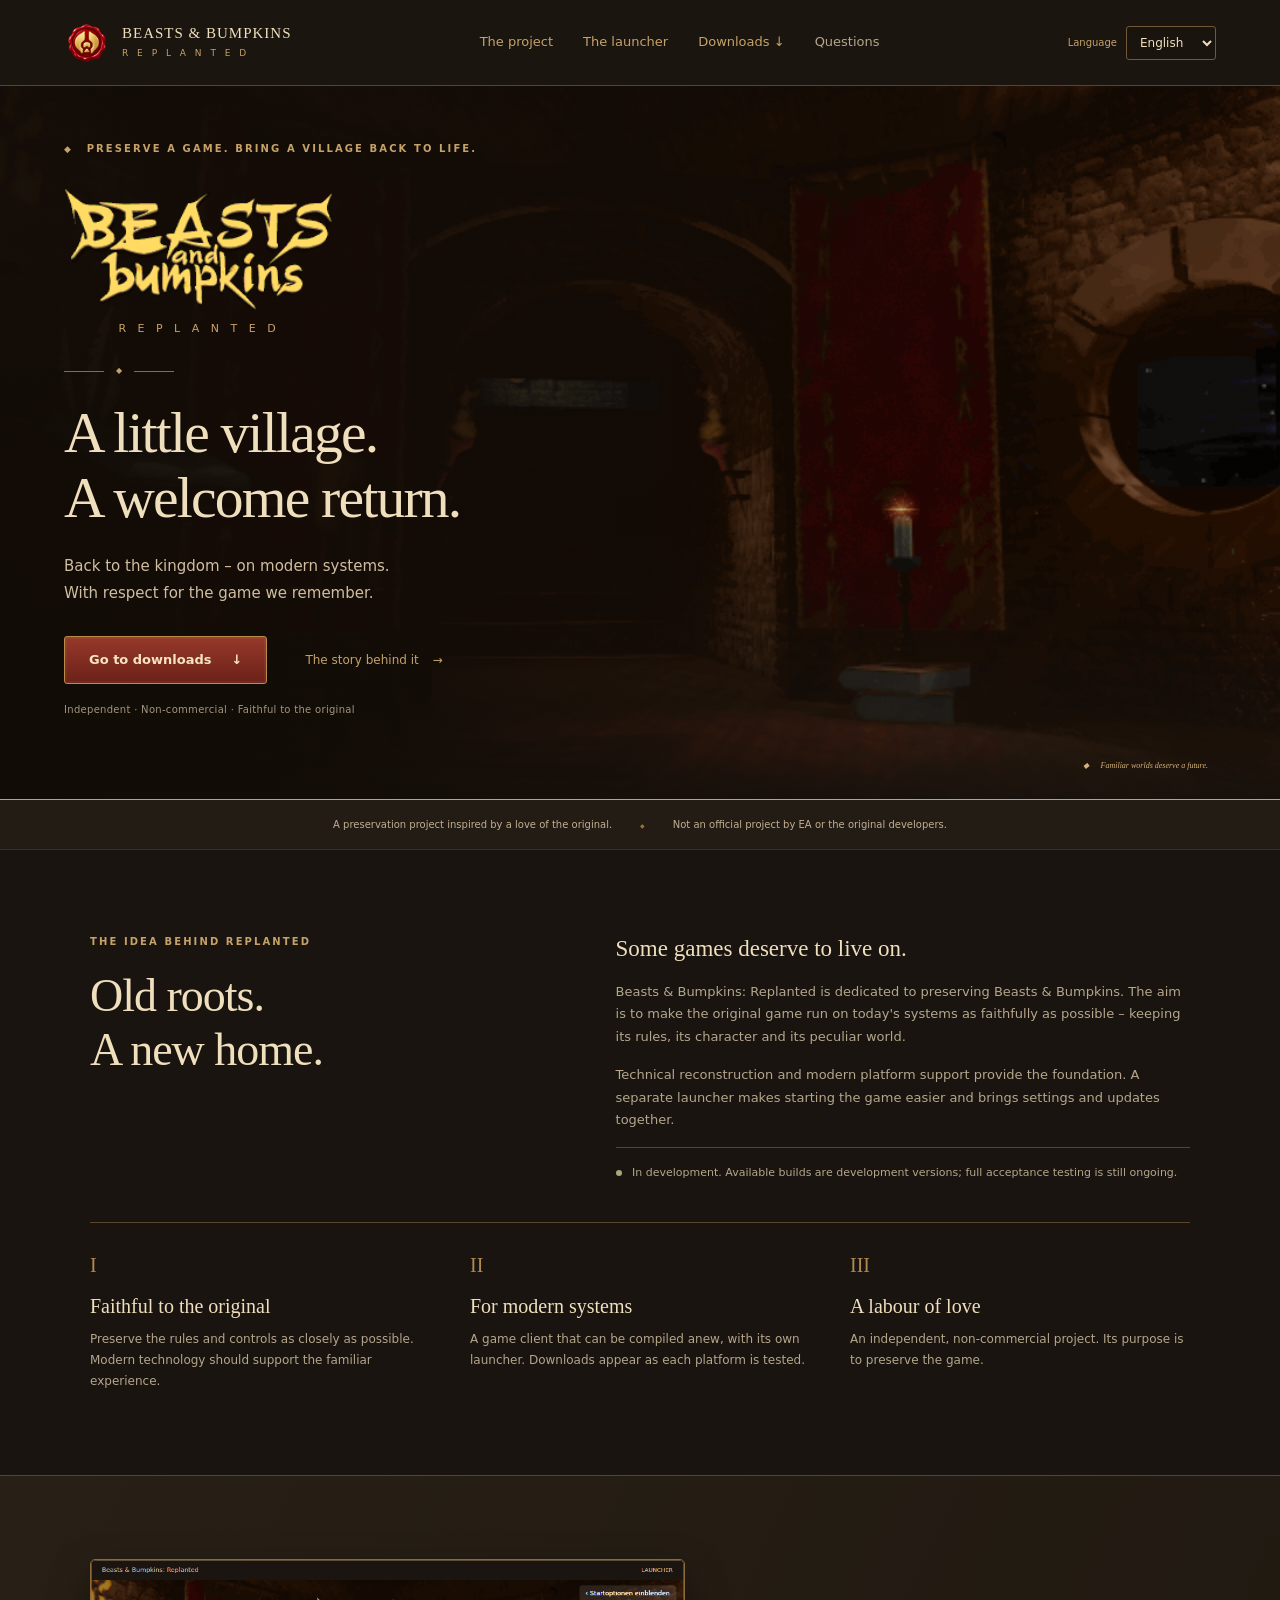
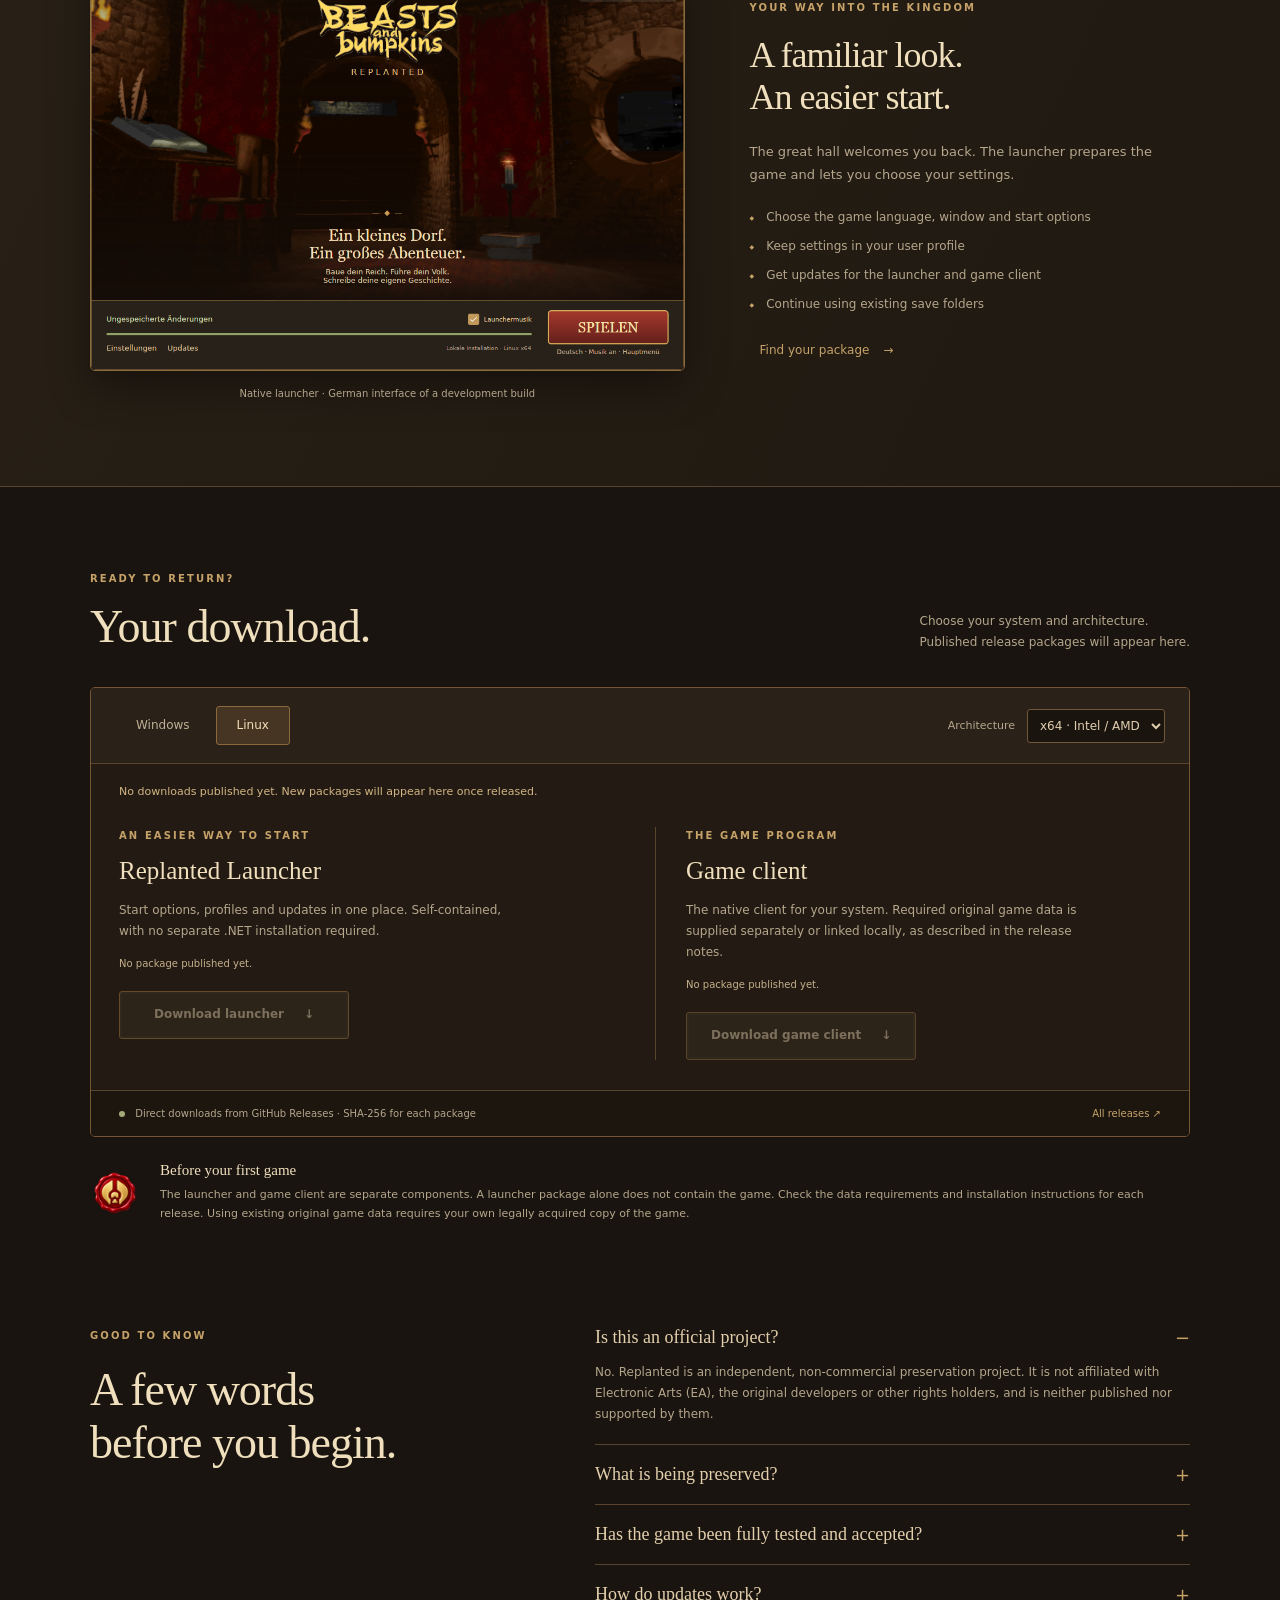
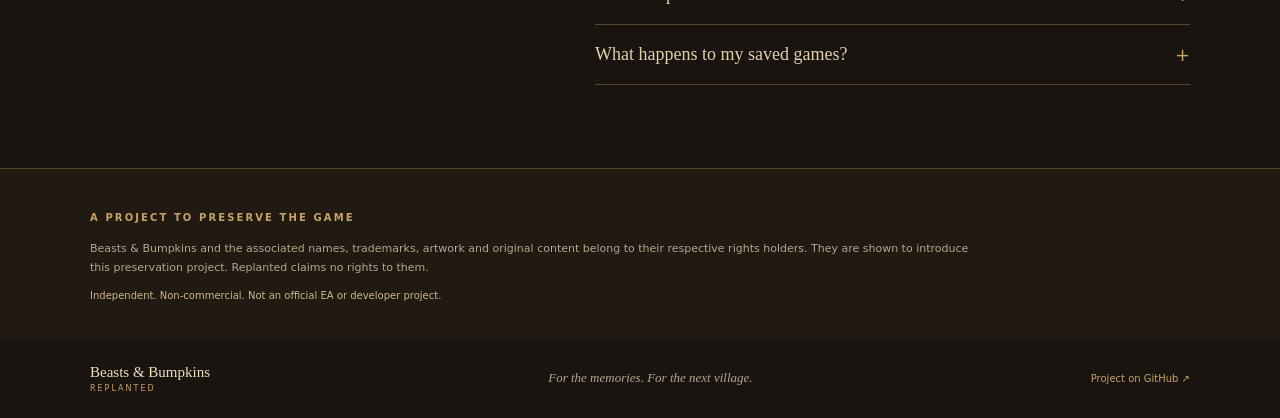
==== commit b80dcddb: "Use the launcher manifest for gated Windows and Linux downloads" ====
--- a/site/index.html
+++ b/site/index.html
@@ -42,16 +42,16 @@
     </section>
     <section class="launcher-section" id="launcher" aria-labelledby="launcher-title"><div class="section launcher-grid"><div class="launcher-image"><img src="assets/launcher.png" width="1008" height="662" loading="lazy" data-i18n-alt="a11y.launcher" alt="Der native Replanted-Launcher mit Burgstube, Originaltitel und roter Spielen-Schaltfläche"><p><span data-i18n="launcher.caption">Ein Blick in den nativen Launcher · Oberfläche eines Entwicklungsstands</span></p></div><div><p class="eyebrow"><span data-i18n="launcher.eyebrow">DEIN WEG INS KÖNIGREICH</span></p><h2 id="launcher-title"><span data-i18n="launcher.title1">Vertraut im Stil.</span><br><span data-i18n="launcher.title2">Einfach beim Start.</span></h2><p><span data-i18n="launcher.body">Die Burgstube empfängt dich wieder. Der Launcher bereitet den Spielstart vor und lässt dir die Wahl deiner Einstellungen.</span></p><ul class="feature-list"><li><span data-i18n="launcher.feature1">Sprache, Fenster und Spielstart einstellen</span></li><li><span data-i18n="launcher.feature2">Einstellungen im Benutzerprofil behalten</span></li><li><span data-i18n="launcher.feature3">Updates für Launcher und Spielclient beziehen</span></li><li><span data-i18n="launcher.feature4">Vorhandene Spielstandordner weiterverwenden</span></li></ul><a class="text-link" href="#downloads"><span data-i18n="launcher.download">Passendes Paket finden</span> <span aria-hidden="true">→</span></a></div></div></section>
     <section class="section downloads-section" id="downloads" aria-labelledby="download-title"><div class="section-heading"><div><p class="eyebrow"><span data-i18n="download.eyebrow">BEREIT FÜR DIE RÜCKKEHR?</span></p><h2 id="download-title"><span data-i18n="download.title">Dein Download.</span></h2></div><p><span data-i18n="download.intro1">Wähle dein System und deine Architektur.</span><br><span data-i18n="download.intro2">Hier erscheinen die veröffentlichten Release-Pakete.</span></p></div>
-      <div class="download-panel"><div class="download-toolbar"><div class="platforms" role="group" data-i18n-aria="a11y.os" aria-label="Betriebssystem"><button type="button" data-os="win" aria-pressed="true">Windows</button><button type="button" data-os="linux" aria-pressed="false">Linux</button><button type="button" data-os="osx" aria-pressed="false">macOS</button></div><label class="architecture"><span data-i18n="download.architecture">Architektur</span> <select id="architecture"><option value="x64">x64 · Intel / AMD</option><option value="arm64">ARM64</option></select></label></div>
+      <div class="download-panel"><div class="download-toolbar"><div class="platforms" role="group" data-i18n-aria="a11y.os" aria-label="Betriebssystem"><button type="button" data-os="win" aria-pressed="true">Windows</button><button type="button" data-os="linux" aria-pressed="false">Linux</button></div><label class="architecture"><span data-i18n="download.architecture">Architektur</span> <select id="architecture"><option value="x64">x64 · Intel / AMD</option><option value="arm64">ARM64</option></select></label></div>
       <p class="release-status" id="release-status" role="status" aria-live="polite"><span data-i18n="download.loading">Release-Informationen werden geladen …</span></p>
       <div class="download-cards"><article><p class="eyebrow"><span data-i18n="download.launcher.eyebrow">DER BEQUEME START</span></p><h3>Replanted Launcher</h3><p><span data-i18n="download.launcher.body">Startoptionen, Profile und Updates an einem Ort. Selbstenthaltend, ohne separate .NET-Installation.</span></p><p class="package-meta" id="launcher-meta"><span data-i18n="download.checking">Verfügbarkeit wird geprüft.</span></p><a class="button primary download-link" id="launcher-download" aria-disabled="true"><span data-i18n="download.launcher.button">Launcher herunterladen</span> <span aria-hidden="true">↓</span></a></article><article><p class="eyebrow"><span data-i18n="download.game.eyebrow">DAS SPIELPROGRAMM</span></p><h3><span data-i18n="download.game.title">Spielclient</span></h3><p><span data-i18n="download.game.body">Der native Client für dein System. Die erforderlichen Originalspieldaten werden separat bereitgestellt oder lokal eingebunden, wie im Release beschrieben.</span></p><p class="package-meta" id="game-meta"><span data-i18n="download.checking">Verfügbarkeit wird geprüft.</span></p><a class="button secondary download-link" id="game-download" aria-disabled="true"><span data-i18n="download.game.button">Spielclient herunterladen</span> <span aria-hidden="true">↓</span></a></article></div>
-      <div class="download-footer"><p><span class="status-dot" aria-hidden="true"></span> <span data-i18n="download.footer">Direkte Downloads über GitHub Releases · SHA-256 je Paket</span></p><a id="all-releases" href="https://github.com/Naroci/BeastsAndBumpkinsPublic/releases"><span data-i18n="download.releases">Alle Releases</span> <span aria-hidden="true">↗</span></a></div></div>
-      <noscript><p>Für die Plattformauswahl bitte JavaScript aktivieren oder die <a href="https://github.com/Naroci/BeastsAndBumpkinsPublic/releases">GitHub-Releases direkt öffnen</a>.</p></noscript>
+      <div class="download-footer"><p><span class="status-dot" aria-hidden="true"></span> <span data-i18n="download.footer">Direkte Downloads über GitHub Releases · SHA-256 je Paket</span></p><a id="all-releases" href="https://github.com/Naroci/BeastsAndBumpkinsReplanted/releases"><span data-i18n="download.releases">Alle Releases</span> <span aria-hidden="true">↗</span></a></div></div>
+      <noscript><p>Für die Plattformauswahl bitte JavaScript aktivieren oder die <a href="https://github.com/Naroci/BeastsAndBumpkinsReplanted/releases">GitHub-Releases direkt öffnen</a>.</p></noscript>
       <div class="install-note"><img src="assets/seal.png" width="50" height="50" alt=""><div><h3><span data-i18n="install.title">Vor dem ersten Spielstart</span></h3><p><span data-i18n="install.body">Launcher und Spielclient sind getrennte Komponenten. Ein Launcherpaket allein enthält kein Spiel. Beachte die Datenvoraussetzungen und Installationshinweise des jeweiligen Releases. Bestehende Originalspieldaten benötigen eine eigene rechtmäßig erworbene Spielkopie.</span></p></div></div>
     </section>
     <section class="section faq-section" id="fragen" aria-labelledby="faq-title"><div><p class="eyebrow"><span data-i18n="faq.eyebrow">GUT ZU WISSEN</span></p><h2 id="faq-title"><span data-i18n="faq.title1">Noch ein Wort,</span><br><span data-i18n="faq.title2">bevor es losgeht.</span></h2></div><div class="questions"><details open><summary><span data-i18n="faq.official.question">Ist das ein offizielles Projekt?</span></summary><p><span data-i18n="faq.official.answer">Nein. Replanted ist ein unabhängiges, nicht kommerzielles Erhaltungsprojekt. Es besteht keine Verbindung zu Electronic Arts (EA), den ursprünglichen Entwicklern oder anderen Rechteinhabern; das Projekt wird von ihnen weder herausgegeben noch unterstützt.</span></p></details><details><summary><span data-i18n="faq.preserve.question">Was soll erhalten bleiben?</span></summary><p><span data-i18n="faq.preserve.answer">Das Spiel soll möglichst vollständig und originalgetreu als neu kompilierbarer Code erhalten werden. Moderne Plattform- und Rendereradapter ersetzen die alte Systemanbindung. Das Projekt verfolgt keine Neugestaltung des Spiels.</span></p></details><details><summary><span data-i18n="faq.complete.question">Ist das Spiel schon vollständig abgenommen?</span></summary><p><span data-i18n="faq.complete.answer">Die Entwicklung und Prüfung laufen weiter. Ein verfügbarer Build bedeutet keine vollständige Abnahme aller Missionen, Plattformen oder Originalfunktionen. Konkrete Voraussetzungen und bekannte Grenzen stehen in den Releasehinweisen.</span></p></details><details><summary><span data-i18n="faq.updates.question">Wie funktionieren die Updates?</span></summary><p><span data-i18n="faq.updates.answer">Der Launcher liest eine gemeinsame HTTPS-Manifestdatei. Sie verweist auf feste ZIP-Dateien eines GitHub-Releases und enthält Version, Größe und SHA-256. Installiert werden nur passende Plattformpakete. Die Manifestadresse steht in den Releasehinweisen.</span></p></details><details><summary><span data-i18n="faq.saves.question">Was passiert mit meinen Spielständen?</span></summary><p><span data-i18n="faq.saves.answer">Der Launcher verwendet bestehende Benutzer- und Spielstandpfade weiter und überschreibt diese beim Update nicht. Die Kompatibilität von Spielständen zwischen verschiedenen Clientversionen hängt vom jeweiligen Build ab; beachte die Releasehinweise.</span></p></details></div></section>
     <aside class="rights-notice"><div class="section"><span class="eyebrow"><span data-i18n="rights.eyebrow">EIN PROJEKT ZUM ERHALT DES SPIELS</span></span><p><span data-i18n="rights.body">Beasts &amp; Bumpkins und die zugehörigen Namen, Marken, Grafiken und Originalinhalte gehören ihren jeweiligen Rechteinhabern. Die Darstellung dient der Vorstellung dieses Erhaltungsprojekts. Replanted erhebt keinen Anspruch auf diese Rechte.</span></p><p><span data-i18n="rights.note">Unabhängig. Nicht kommerziell. Kein offizielles EA- oder Entwicklerprojekt.</span></p></div></aside>
   </main>
-  <footer class="site-footer"><a class="footer-brand" href="#">Beasts &amp; Bumpkins <span>REPLANTED</span></a><p><span data-i18n="footer.note">Für die Erinnerung. Für das nächste Dorf.</span></p><a id="repository-link" href="https://github.com/Naroci/BeastsAndBumpkinsPublic"><span data-i18n="footer.github">Projekt auf GitHub</span> <span aria-hidden="true">↗</span></a></footer>
+  <footer class="site-footer"><a class="footer-brand" href="#">Beasts &amp; Bumpkins <span>REPLANTED</span></a><p><span data-i18n="footer.note">Für die Erinnerung. Für das nächste Dorf.</span></p><a id="repository-link" href="https://github.com/Naroci/BeastsAndBumpkinsReplanted"><span data-i18n="footer.github">Projekt auf GitHub</span> <span aria-hidden="true">↗</span></a></footer>
 </body>
 </html>
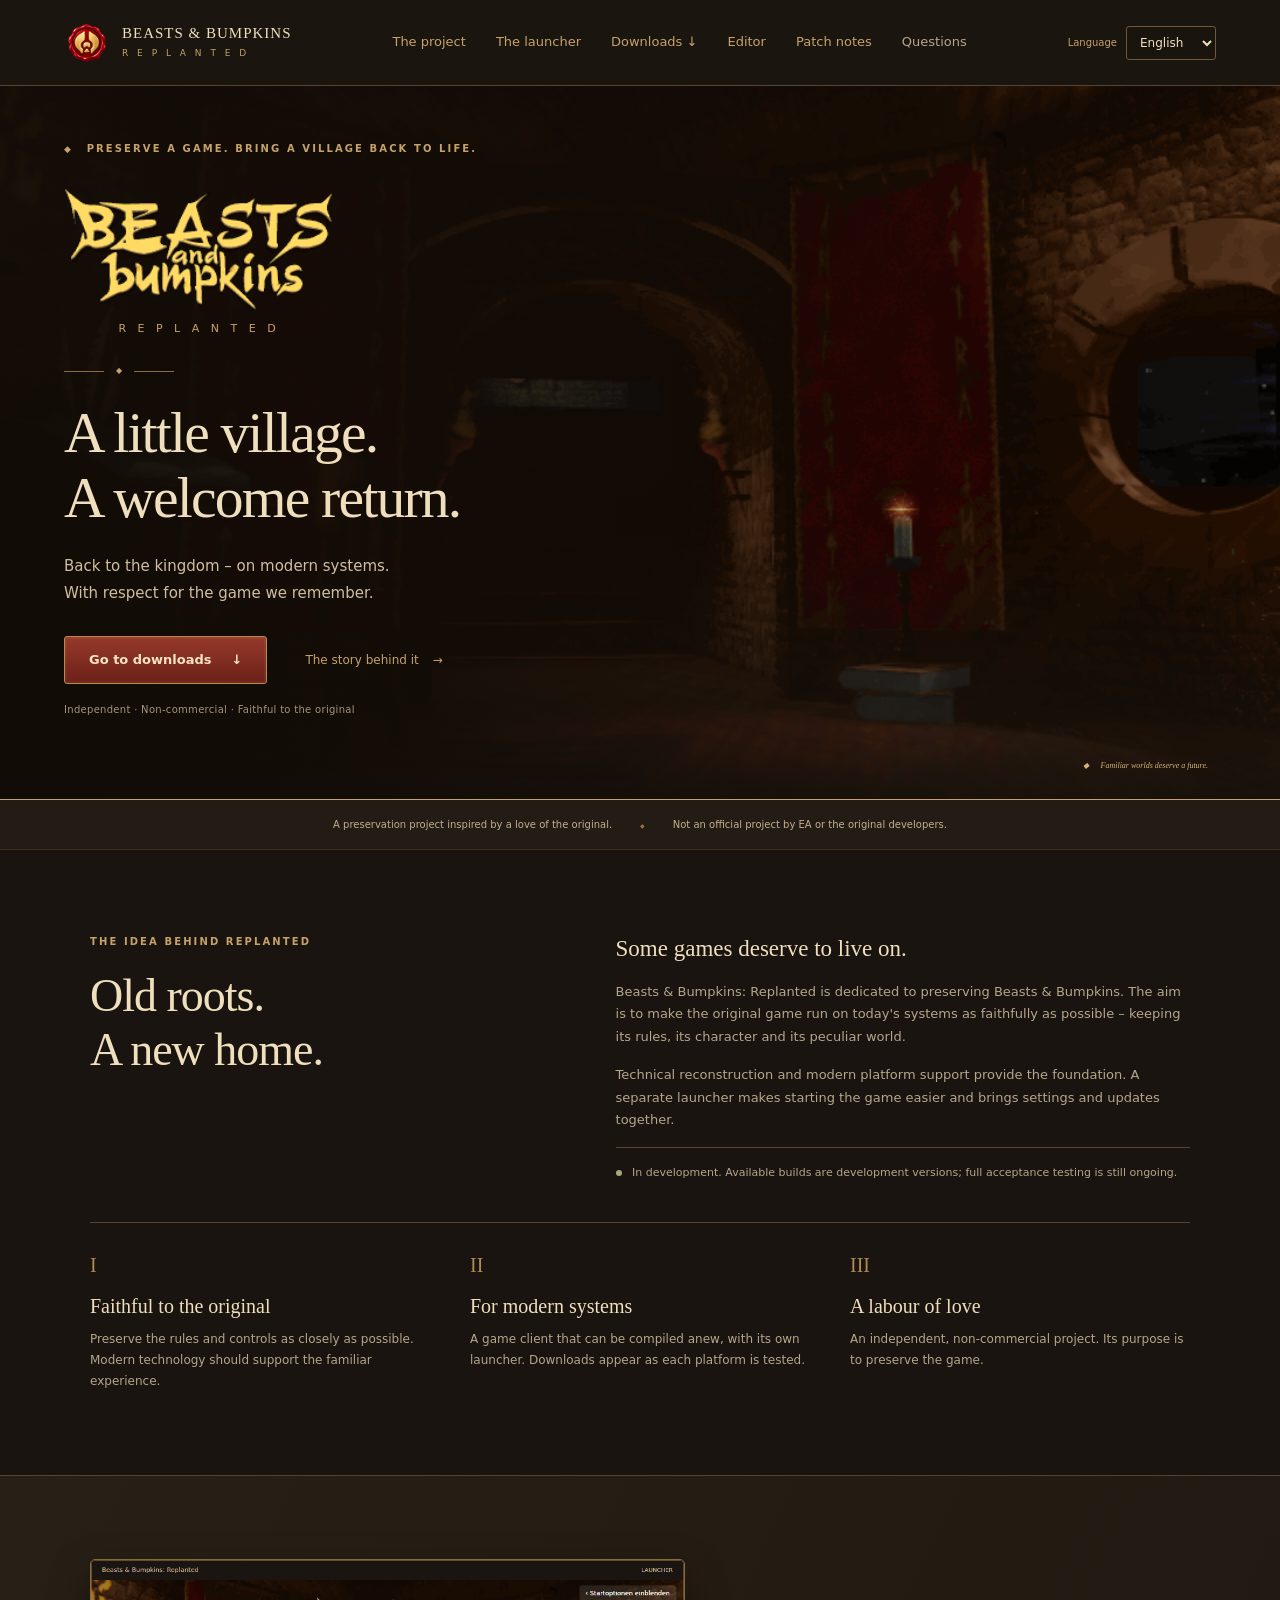
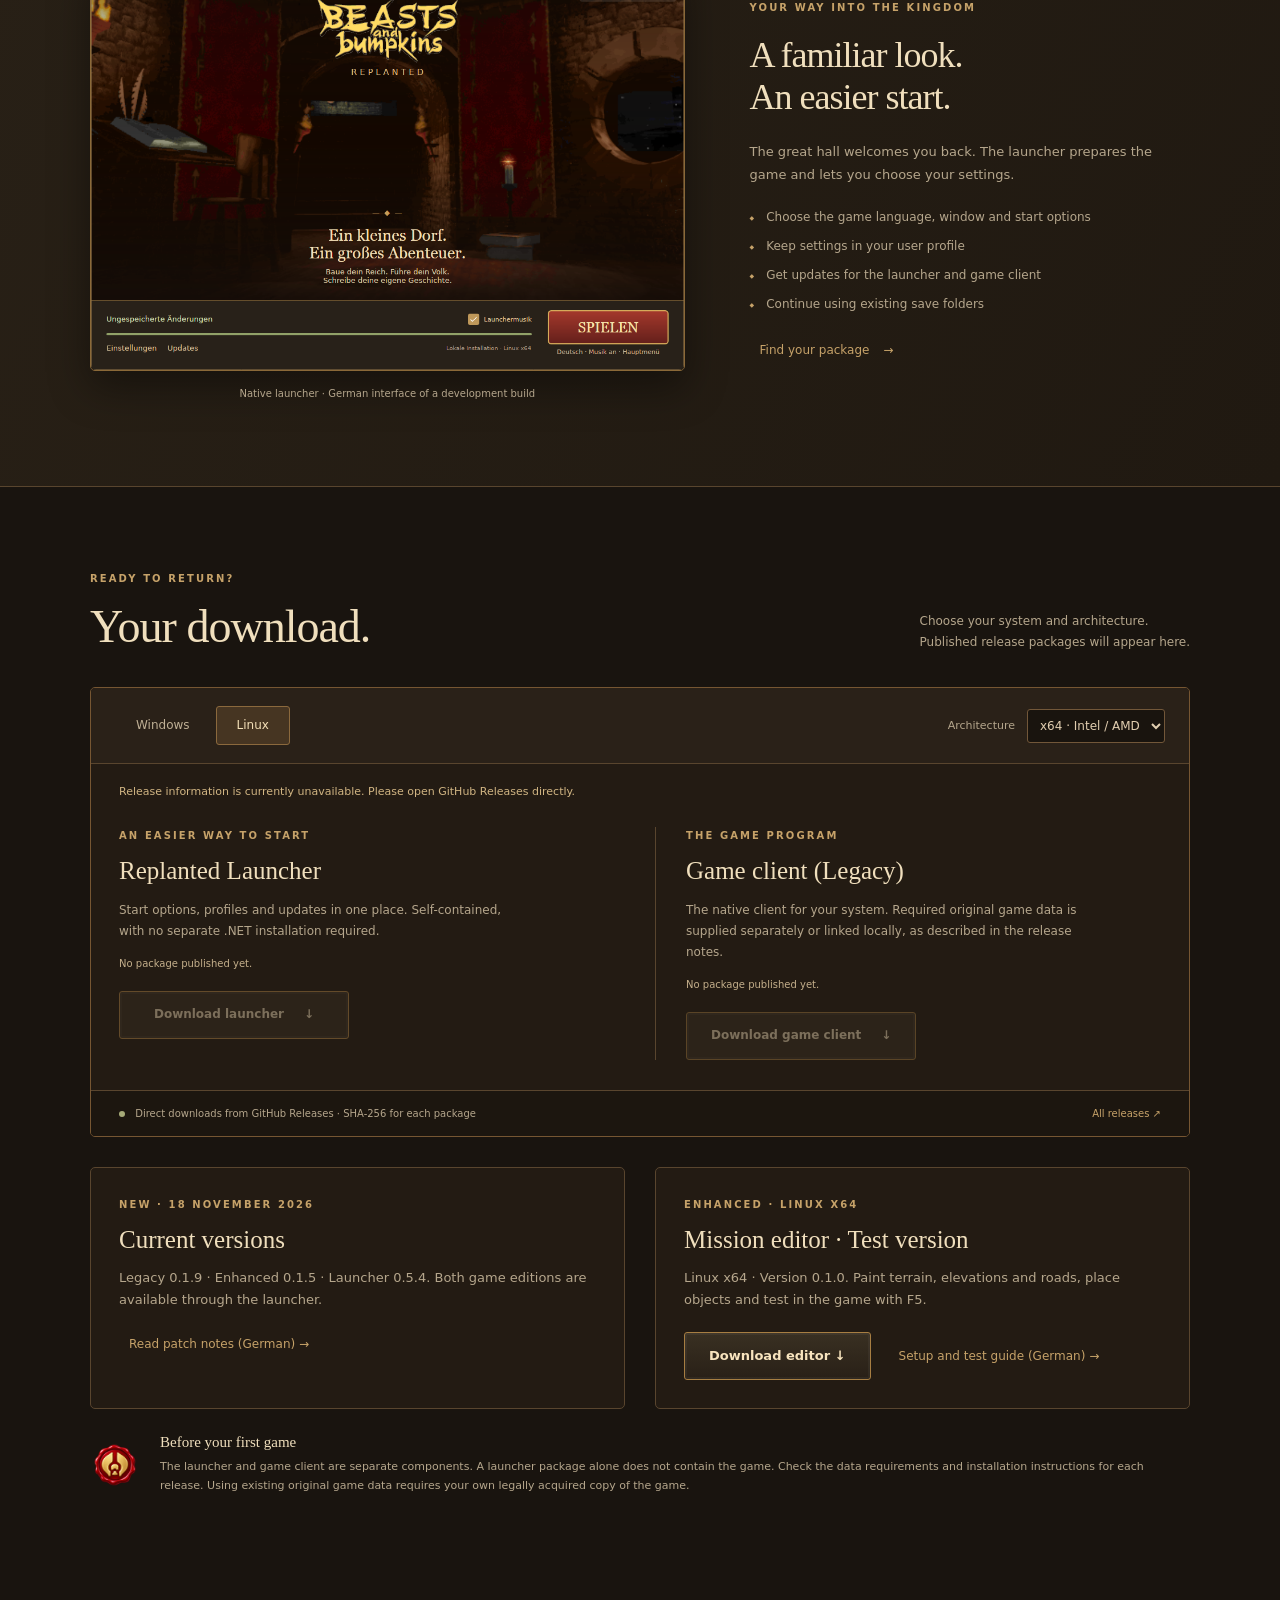
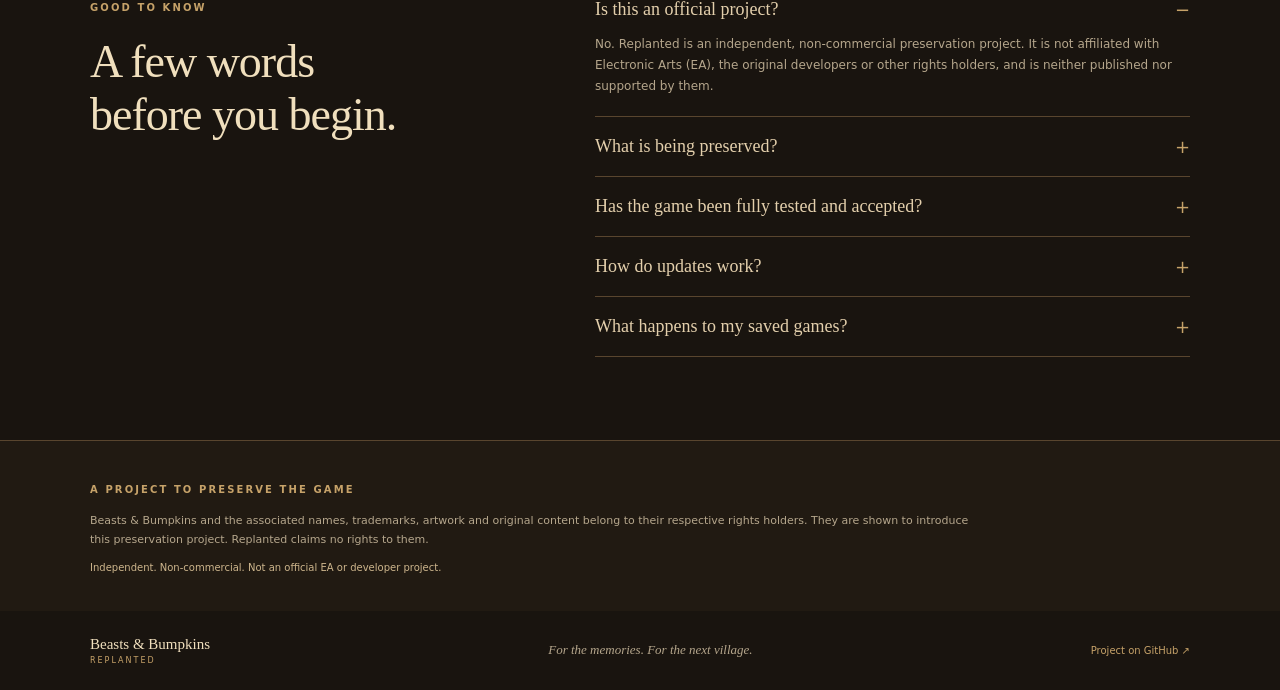
==== commit 10cafc3a: "Publish November releases, launcher patch notes and illustrated editor guide" ====
--- a/site/index.html
+++ b/site/index.html
@@ -16,7 +16,7 @@
   <a class="skip-link" href="#main"><span data-i18n="skip">Zum Inhalt</span></a>
   <header class="site-header">
     <a class="brand" href="#" data-i18n-aria="a11y.home" aria-label="Beasts &amp; Bumpkins: Replanted – Startseite"><img src="assets/seal.png" width="46" height="46" alt=""><span>BEASTS &amp; BUMPKINS<small>R E P L A N T E D</small></span></a>
-    <nav data-i18n-aria="a11y.navigation" aria-label="Hauptnavigation"><a href="#projekt"><span data-i18n="nav.project">Das Projekt</span></a><a href="#launcher"><span data-i18n="nav.launcher">Der Launcher</span></a><a href="#downloads"><span data-i18n="nav.downloads">Downloads</span> <span aria-hidden="true">↓</span></a><a href="#fragen"><span data-i18n="nav.faq">Fragen</span></a></nav>
+    <nav data-i18n-aria="a11y.navigation" aria-label="Hauptnavigation"><a href="#projekt"><span data-i18n="nav.project">Das Projekt</span></a><a href="#launcher"><span data-i18n="nav.launcher">Der Launcher</span></a><a href="#downloads"><span data-i18n="nav.downloads">Downloads</span> <span aria-hidden="true">↓</span></a><a href="editor.html"><span data-i18n="nav.editor">Editor</span></a><a href="patchnotes.html"><span data-i18n="nav.patchnotes">Patchnotes</span></a><a href="#fragen"><span data-i18n="nav.faq">Fragen</span></a></nav>
     <label class="language-picker" id="language-picker" hidden><span data-i18n="language.label">Sprache</span><select id="language" aria-label="Sprache" data-i18n-aria="language.label"><option value="de" lang="de">Deutsch</option><option value="en" lang="en">English</option><option value="fr" lang="fr">Français</option><option value="it" lang="it">Italiano</option><option value="es" lang="es">Español</option></select></label>
   </header>
   <main id="main">
@@ -44,9 +44,10 @@
     <section class="section downloads-section" id="downloads" aria-labelledby="download-title"><div class="section-heading"><div><p class="eyebrow"><span data-i18n="download.eyebrow">BEREIT FÜR DIE RÜCKKEHR?</span></p><h2 id="download-title"><span data-i18n="download.title">Dein Download.</span></h2></div><p><span data-i18n="download.intro1">Wähle dein System und deine Architektur.</span><br><span data-i18n="download.intro2">Hier erscheinen die veröffentlichten Release-Pakete.</span></p></div>
       <div class="download-panel"><div class="download-toolbar"><div class="platforms" role="group" data-i18n-aria="a11y.os" aria-label="Betriebssystem"><button type="button" data-os="win" aria-pressed="true">Windows</button><button type="button" data-os="linux" aria-pressed="false">Linux</button></div><label class="architecture"><span data-i18n="download.architecture">Architektur</span> <select id="architecture"><option value="x64">x64 · Intel / AMD</option><option value="arm64">ARM64</option></select></label></div>
       <p class="release-status" id="release-status" role="status" aria-live="polite"><span data-i18n="download.loading">Release-Informationen werden geladen …</span></p>
-      <div class="download-cards"><article><p class="eyebrow"><span data-i18n="download.launcher.eyebrow">DER BEQUEME START</span></p><h3>Replanted Launcher</h3><p><span data-i18n="download.launcher.body">Startoptionen, Profile und Updates an einem Ort. Selbstenthaltend, ohne separate .NET-Installation.</span></p><p class="package-meta" id="launcher-meta"><span data-i18n="download.checking">Verfügbarkeit wird geprüft.</span></p><a class="button primary download-link" id="launcher-download" aria-disabled="true"><span data-i18n="download.launcher.button">Launcher herunterladen</span> <span aria-hidden="true">↓</span></a></article><article><p class="eyebrow"><span data-i18n="download.game.eyebrow">DAS SPIELPROGRAMM</span></p><h3><span data-i18n="download.game.title">Spielclient</span></h3><p><span data-i18n="download.game.body">Der native Client für dein System. Die erforderlichen Originalspieldaten werden separat bereitgestellt oder lokal eingebunden, wie im Release beschrieben.</span></p><p class="package-meta" id="game-meta"><span data-i18n="download.checking">Verfügbarkeit wird geprüft.</span></p><a class="button secondary download-link" id="game-download" aria-disabled="true"><span data-i18n="download.game.button">Spielclient herunterladen</span> <span aria-hidden="true">↓</span></a></article></div>
+      <div class="download-cards"><article><p class="eyebrow"><span data-i18n="download.launcher.eyebrow">DER BEQUEME START</span></p><h3>Replanted Launcher</h3><p><span data-i18n="download.launcher.body">Startoptionen, Profile und Updates an einem Ort. Selbstenthaltend, ohne separate .NET-Installation.</span></p><p class="package-meta" id="launcher-meta"><span data-i18n="download.checking">Verfügbarkeit wird geprüft.</span></p><a class="button primary download-link" id="launcher-download" aria-disabled="true"><span data-i18n="download.launcher.button">Launcher herunterladen</span> <span aria-hidden="true">↓</span></a></article><article><p class="eyebrow"><span data-i18n="download.game.eyebrow">DAS SPIELPROGRAMM</span></p><h3><span data-i18n="download.game.title">Spielclient (Legacy)</span></h3><p><span data-i18n="download.game.body">Der native Client für dein System. Die erforderlichen Originalspieldaten werden separat bereitgestellt oder lokal eingebunden, wie im Release beschrieben.</span></p><p class="package-meta" id="game-meta"><span data-i18n="download.checking">Verfügbarkeit wird geprüft.</span></p><a class="button secondary download-link" id="game-download" aria-disabled="true"><span data-i18n="download.game.button">Spielclient herunterladen</span> <span aria-hidden="true">↓</span></a></article></div>
       <div class="download-footer"><p><span class="status-dot" aria-hidden="true"></span> <span data-i18n="download.footer">Direkte Downloads über GitHub Releases · SHA-256 je Paket</span></p><a id="all-releases" href="https://github.com/Naroci/BeastsAndBumpkinsReplanted/releases"><span data-i18n="download.releases">Alle Releases</span> <span aria-hidden="true">↗</span></a></div></div>
       <noscript><p>Für die Plattformauswahl bitte JavaScript aktivieren oder die <a href="https://github.com/Naroci/BeastsAndBumpkinsReplanted/releases">GitHub-Releases direkt öffnen</a>.</p></noscript>
+      <div class="release-cards" id="aktuelles"><article><p class="eyebrow"><span data-i18n="release.eyebrow">NEU · 18. NOVEMBER 2026</span></p><h3><span data-i18n="release.title">Aktuelle Versionen</span></h3><p><span data-i18n="release.body">Legacy 0.1.9 · Enhanced 0.1.5 · Launcher 0.5.4. Beide Spieleeditionen sind über den Launcher erhältlich.</span></p><a class="text-link" href="patchnotes.html"><span data-i18n="release.notes">Patchnotes lesen (Deutsch) →</span></a></article><article><p class="eyebrow">ENHANCED · LINUX X64</p><h3><span data-i18n="editor.title">Missionseditor · Testversion</span></h3><p><span data-i18n="editor.body">Linux x64 · Version 0.1.0. Gelände, Höhen und Straßen bearbeiten, Objekte platzieren und mit F5 im Spiel testen.</span></p><div class="release-actions"><a class="button secondary" href="https://github.com/Naroci/BeastsAndBumpkinsReplanted/releases/download/v181126/replanted-editor-test-linux-x64-0.1.0-20261118-f236d61b.zip"><span data-i18n="editor.download">Editor herunterladen ↓</span></a><a class="text-link" href="editor.html"><span data-i18n="editor.guide">Start- und Testanleitung (Deutsch) →</span></a></div></article></div>
       <div class="install-note"><img src="assets/seal.png" width="50" height="50" alt=""><div><h3><span data-i18n="install.title">Vor dem ersten Spielstart</span></h3><p><span data-i18n="install.body">Launcher und Spielclient sind getrennte Komponenten. Ein Launcherpaket allein enthält kein Spiel. Beachte die Datenvoraussetzungen und Installationshinweise des jeweiligen Releases. Bestehende Originalspieldaten benötigen eine eigene rechtmäßig erworbene Spielkopie.</span></p></div></div>
     </section>
     <section class="section faq-section" id="fragen" aria-labelledby="faq-title"><div><p class="eyebrow"><span data-i18n="faq.eyebrow">GUT ZU WISSEN</span></p><h2 id="faq-title"><span data-i18n="faq.title1">Noch ein Wort,</span><br><span data-i18n="faq.title2">bevor es losgeht.</span></h2></div><div class="questions"><details open><summary><span data-i18n="faq.official.question">Ist das ein offizielles Projekt?</span></summary><p><span data-i18n="faq.official.answer">Nein. Replanted ist ein unabhängiges, nicht kommerzielles Erhaltungsprojekt. Es besteht keine Verbindung zu Electronic Arts (EA), den ursprünglichen Entwicklern oder anderen Rechteinhabern; das Projekt wird von ihnen weder herausgegeben noch unterstützt.</span></p></details><details><summary><span data-i18n="faq.preserve.question">Was soll erhalten bleiben?</span></summary><p><span data-i18n="faq.preserve.answer">Das Spiel soll möglichst vollständig und originalgetreu als neu kompilierbarer Code erhalten werden. Moderne Plattform- und Rendereradapter ersetzen die alte Systemanbindung. Das Projekt verfolgt keine Neugestaltung des Spiels.</span></p></details><details><summary><span data-i18n="faq.complete.question">Ist das Spiel schon vollständig abgenommen?</span></summary><p><span data-i18n="faq.complete.answer">Die Entwicklung und Prüfung laufen weiter. Ein verfügbarer Build bedeutet keine vollständige Abnahme aller Missionen, Plattformen oder Originalfunktionen. Konkrete Voraussetzungen und bekannte Grenzen stehen in den Releasehinweisen.</span></p></details><details><summary><span data-i18n="faq.updates.question">Wie funktionieren die Updates?</span></summary><p><span data-i18n="faq.updates.answer">Der Launcher liest eine gemeinsame HTTPS-Manifestdatei. Sie verweist auf feste ZIP-Dateien eines GitHub-Releases und enthält Version, Größe und SHA-256. Installiert werden nur passende Plattformpakete. Die Manifestadresse steht in den Releasehinweisen.</span></p></details><details><summary><span data-i18n="faq.saves.question">Was passiert mit meinen Spielständen?</span></summary><p><span data-i18n="faq.saves.answer">Der Launcher verwendet bestehende Benutzer- und Spielstandpfade weiter und überschreibt diese beim Update nicht. Die Kompatibilität von Spielständen zwischen verschiedenen Clientversionen hängt vom jeweiligen Build ab; beachte die Releasehinweise.</span></p></details></div></section>
--- a/site/styles.css
+++ b/site/styles.css
@@ -13,3 +13,24 @@
 @media(max-width:1100px){.site-header{flex-wrap:wrap;height:auto;min-height:86px;padding-block:16px}.site-header nav{gap:20px}.language-picker>span{display:none}}
 @media(max-width:600px){.site-header{justify-content:space-between;gap:12px}.site-header nav{order:3;gap:16px}.language-picker{order:2}.language-picker select{max-width:100px;padding-inline:6px}.brand{order:1}}
 @media(max-width:600px){.project h2 br{display:initial}}
+
+/* Release articles and the dedicated Linux editor download. */
+.release-cards{display:grid;grid-template-columns:1fr 1fr;gap:30px;margin-top:30px}
+.release-cards article,.release-box{padding:28px;border:1px solid var(--line);border-radius:5px;background:#231b13}
+.release-cards h3{margin:10px 0}.release-cards p:not(.eyebrow){font-size:13px;margin-bottom:18px}
+.release-actions{display:flex;align-items:center;flex-wrap:wrap;gap:18px;margin-top:20px}
+.release-article{max-width:90%;width:920px}.release-article h1{font-size:clamp(34px,6vw,52px);line-height:1.15;margin:18px 0}
+.release-article>.lead{font-size:18px;margin-bottom:30px}.release-article section{margin-top:38px}
+.release-article h2{font-size:29px;margin-bottom:18px}.release-article p{margin-block:14px}
+.release-article ul,.release-article ol{padding-left:24px}.release-article li{margin-bottom:12px}
+.release-article pre{padding:18px;background:#15110d;border:1px solid var(--line);border-radius:4px;white-space:pre-wrap;overflow-wrap:anywhere;max-width:100%;font-size:13px}
+.release-article code{overflow-wrap:anywhere}.release-article kbd{font-size:.9em;color:var(--light);background:#322619;border:1px solid var(--line);border-radius:3px;padding:2px 5px}
+.release-article summary{cursor:pointer;color:var(--light)}.patch-journal{line-height:1.8}
+@media(max-width:600px){.release-cards{grid-template-columns:1fr;gap:20px}.release-cards article,.release-box{padding:20px}.release-actions{align-items:stretch;flex-direction:column}.release-actions .button{min-width:0;text-align:center}.release-article h2{font-size:25px}.release-article pre{padding:12px;font-size:12px}}
+
+.guide-nav{display:flex;flex-wrap:wrap;gap:12px 22px;margin:28px 0;font-size:13px;padding-block:18px;border-block:1px solid var(--line)}
+.editor-shot{margin:28px 0}.editor-shot img{display:block;width:100%;height:auto;border:1px solid #765632;border-radius:4px}.editor-shot figcaption{font-size:12px;line-height:1.7;margin-top:10px;color:#c4af8b}.editor-shot figcaption a{display:inline-block}
+.release-article h3{margin:30px 0 12px;font-size:23px}.guide-tip{padding:16px 20px;border-left:3px solid #b18a50;background:#231b13}.guide-help details{padding:16px 0;border-bottom:1px solid var(--line)}
+@media(max-width:600px){.guide-nav{gap:10px 16px}.guide-tip{padding:12px}.release-article h3{font-size:21px}}
+
+.site-header nav{flex-wrap:wrap;row-gap:10px}
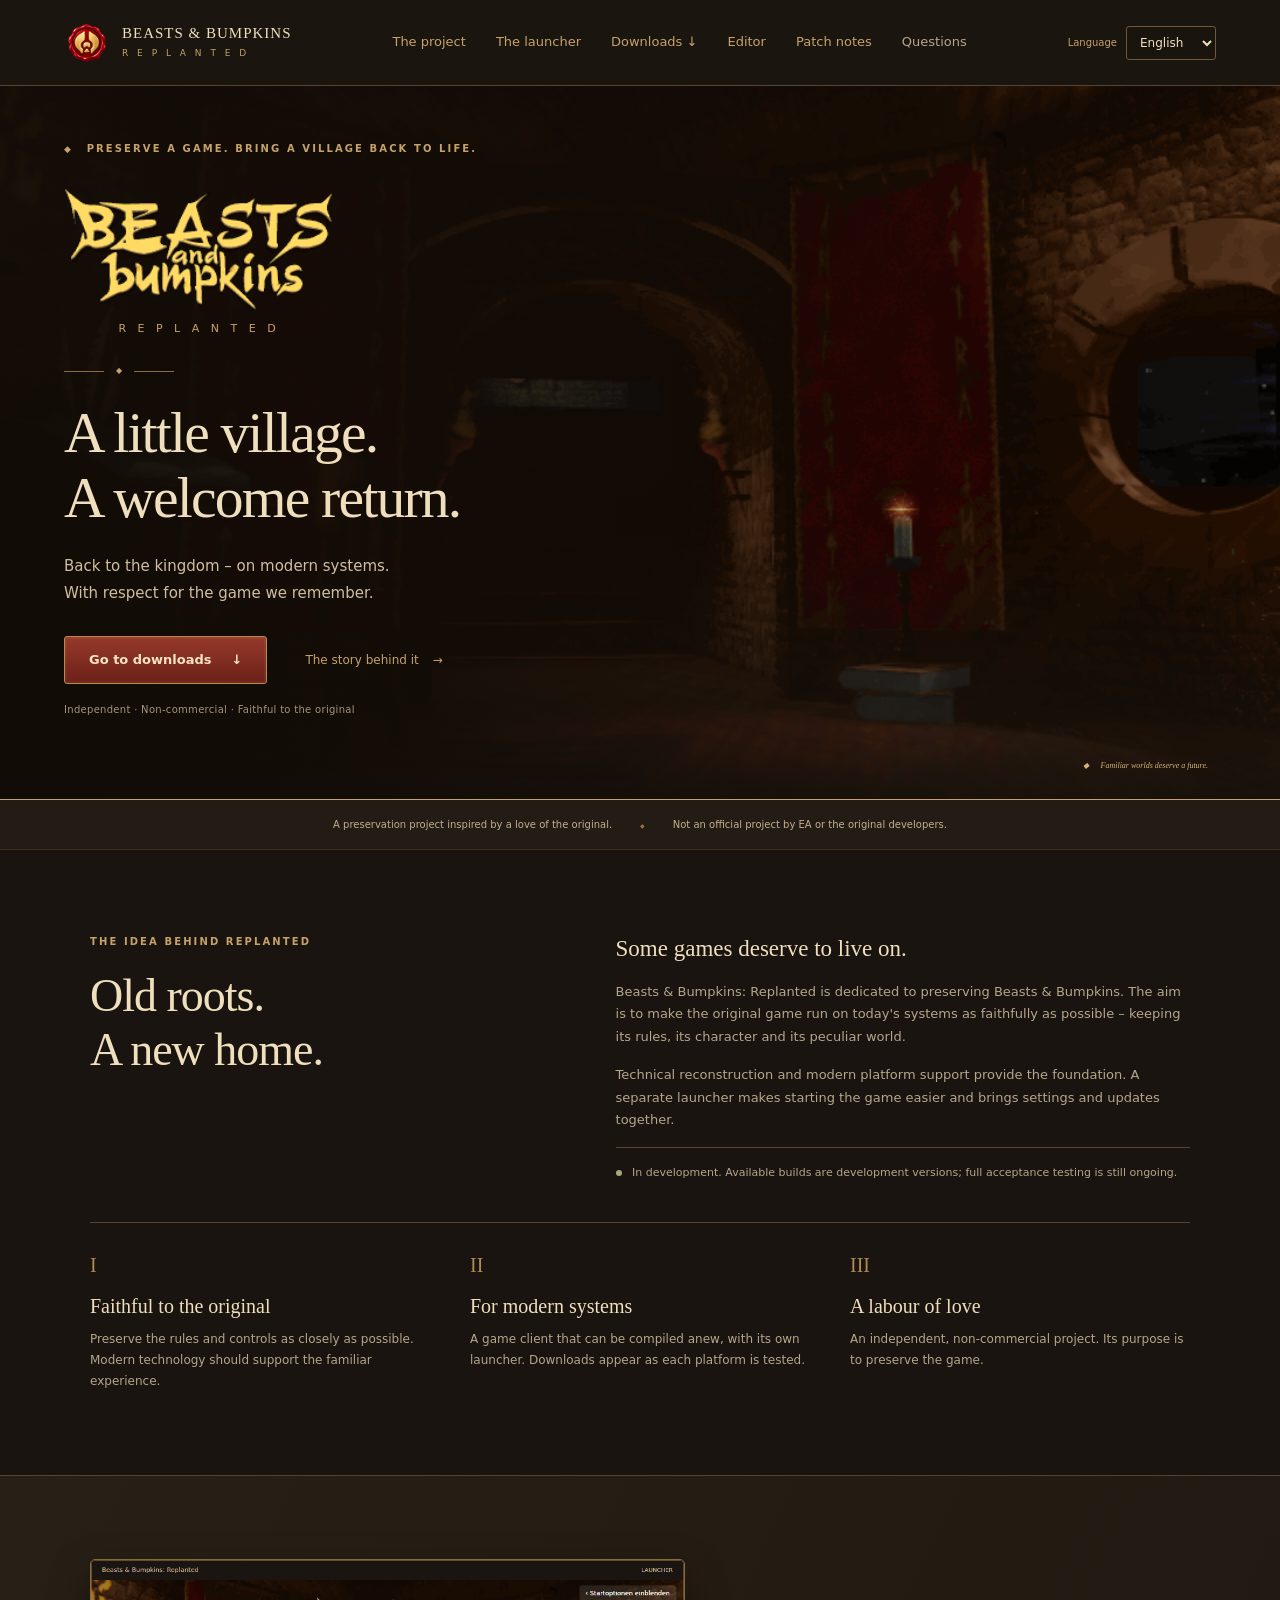
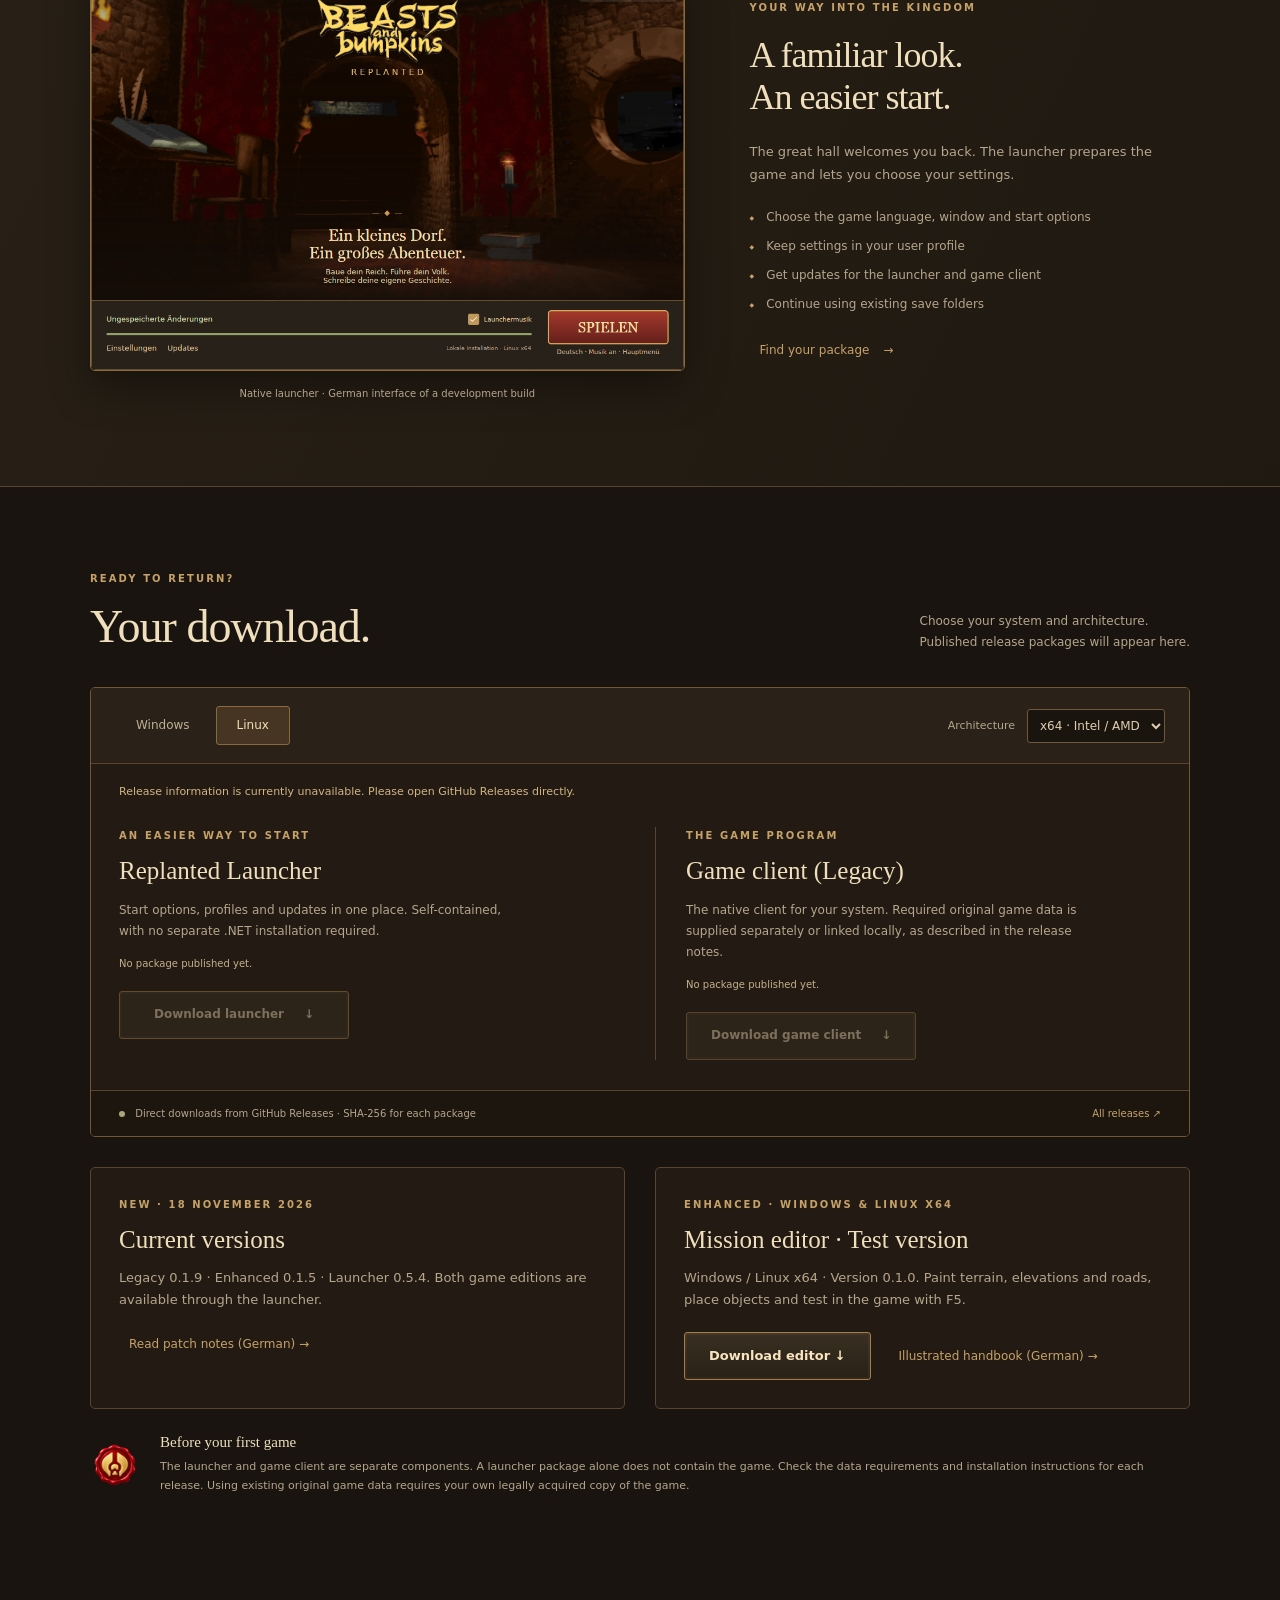
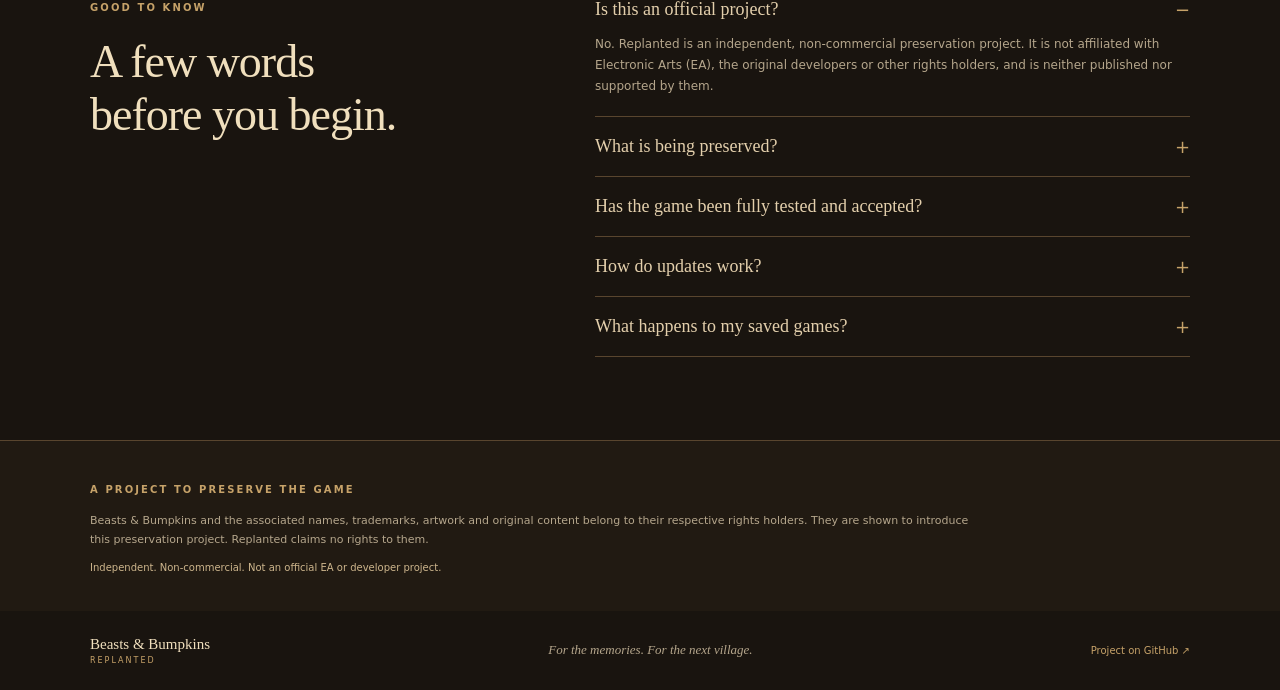
==== commit e5084f99: "Publish Windows editor and complete illustrated handbook with current captures" ====
--- a/site/index.html
+++ b/site/index.html
@@ -47,7 +47,7 @@
       <div class="download-cards"><article><p class="eyebrow"><span data-i18n="download.launcher.eyebrow">DER BEQUEME START</span></p><h3>Replanted Launcher</h3><p><span data-i18n="download.launcher.body">Startoptionen, Profile und Updates an einem Ort. Selbstenthaltend, ohne separate .NET-Installation.</span></p><p class="package-meta" id="launcher-meta"><span data-i18n="download.checking">Verfügbarkeit wird geprüft.</span></p><a class="button primary download-link" id="launcher-download" aria-disabled="true"><span data-i18n="download.launcher.button">Launcher herunterladen</span> <span aria-hidden="true">↓</span></a></article><article><p class="eyebrow"><span data-i18n="download.game.eyebrow">DAS SPIELPROGRAMM</span></p><h3><span data-i18n="download.game.title">Spielclient (Legacy)</span></h3><p><span data-i18n="download.game.body">Der native Client für dein System. Die erforderlichen Originalspieldaten werden separat bereitgestellt oder lokal eingebunden, wie im Release beschrieben.</span></p><p class="package-meta" id="game-meta"><span data-i18n="download.checking">Verfügbarkeit wird geprüft.</span></p><a class="button secondary download-link" id="game-download" aria-disabled="true"><span data-i18n="download.game.button">Spielclient herunterladen</span> <span aria-hidden="true">↓</span></a></article></div>
       <div class="download-footer"><p><span class="status-dot" aria-hidden="true"></span> <span data-i18n="download.footer">Direkte Downloads über GitHub Releases · SHA-256 je Paket</span></p><a id="all-releases" href="https://github.com/Naroci/BeastsAndBumpkinsReplanted/releases"><span data-i18n="download.releases">Alle Releases</span> <span aria-hidden="true">↗</span></a></div></div>
       <noscript><p>Für die Plattformauswahl bitte JavaScript aktivieren oder die <a href="https://github.com/Naroci/BeastsAndBumpkinsReplanted/releases">GitHub-Releases direkt öffnen</a>.</p></noscript>
-      <div class="release-cards" id="aktuelles"><article><p class="eyebrow"><span data-i18n="release.eyebrow">NEU · 18. NOVEMBER 2026</span></p><h3><span data-i18n="release.title">Aktuelle Versionen</span></h3><p><span data-i18n="release.body">Legacy 0.1.9 · Enhanced 0.1.5 · Launcher 0.5.4. Beide Spieleeditionen sind über den Launcher erhältlich.</span></p><a class="text-link" href="patchnotes.html"><span data-i18n="release.notes">Patchnotes lesen (Deutsch) →</span></a></article><article><p class="eyebrow">ENHANCED · LINUX X64</p><h3><span data-i18n="editor.title">Missionseditor · Testversion</span></h3><p><span data-i18n="editor.body">Linux x64 · Version 0.1.0. Gelände, Höhen und Straßen bearbeiten, Objekte platzieren und mit F5 im Spiel testen.</span></p><div class="release-actions"><a class="button secondary" href="https://github.com/Naroci/BeastsAndBumpkinsReplanted/releases/download/v181126/replanted-editor-test-linux-x64-0.1.0-20261118-f236d61b.zip"><span data-i18n="editor.download">Editor herunterladen ↓</span></a><a class="text-link" href="editor.html"><span data-i18n="editor.guide">Start- und Testanleitung (Deutsch) →</span></a></div></article></div>
+      <div class="release-cards" id="aktuelles"><article><p class="eyebrow"><span data-i18n="release.eyebrow">NEU · 18. NOVEMBER 2026</span></p><h3><span data-i18n="release.title">Aktuelle Versionen</span></h3><p><span data-i18n="release.body">Legacy 0.1.9 · Enhanced 0.1.5 · Launcher 0.5.4. Beide Spieleeditionen sind über den Launcher erhältlich.</span></p><a class="text-link" href="patchnotes.html"><span data-i18n="release.notes">Patchnotes lesen (Deutsch) →</span></a></article><article><p class="eyebrow">ENHANCED · WINDOWS &amp; LINUX X64</p><h3><span data-i18n="editor.title">Missionseditor · Testversion</span></h3><p><span data-i18n="editor.body">Windows / Linux x64 · Version 0.1.0. Gelände, Höhen und Straßen bearbeiten, Objekte platzieren und mit F5 im Spiel testen.</span></p><div class="release-actions"><a class="button secondary" href="editor.html#downloads"><span data-i18n="editor.download">Editor herunterladen ↓</span></a><a class="text-link" href="editor.html"><span data-i18n="editor.guide">Handbuch mit Klickanleitung (Deutsch) →</span></a></div></article></div>
       <div class="install-note"><img src="assets/seal.png" width="50" height="50" alt=""><div><h3><span data-i18n="install.title">Vor dem ersten Spielstart</span></h3><p><span data-i18n="install.body">Launcher und Spielclient sind getrennte Komponenten. Ein Launcherpaket allein enthält kein Spiel. Beachte die Datenvoraussetzungen und Installationshinweise des jeweiligen Releases. Bestehende Originalspieldaten benötigen eine eigene rechtmäßig erworbene Spielkopie.</span></p></div></div>
     </section>
     <section class="section faq-section" id="fragen" aria-labelledby="faq-title"><div><p class="eyebrow"><span data-i18n="faq.eyebrow">GUT ZU WISSEN</span></p><h2 id="faq-title"><span data-i18n="faq.title1">Noch ein Wort,</span><br><span data-i18n="faq.title2">bevor es losgeht.</span></h2></div><div class="questions"><details open><summary><span data-i18n="faq.official.question">Ist das ein offizielles Projekt?</span></summary><p><span data-i18n="faq.official.answer">Nein. Replanted ist ein unabhängiges, nicht kommerzielles Erhaltungsprojekt. Es besteht keine Verbindung zu Electronic Arts (EA), den ursprünglichen Entwicklern oder anderen Rechteinhabern; das Projekt wird von ihnen weder herausgegeben noch unterstützt.</span></p></details><details><summary><span data-i18n="faq.preserve.question">Was soll erhalten bleiben?</span></summary><p><span data-i18n="faq.preserve.answer">Das Spiel soll möglichst vollständig und originalgetreu als neu kompilierbarer Code erhalten werden. Moderne Plattform- und Rendereradapter ersetzen die alte Systemanbindung. Das Projekt verfolgt keine Neugestaltung des Spiels.</span></p></details><details><summary><span data-i18n="faq.complete.question">Ist das Spiel schon vollständig abgenommen?</span></summary><p><span data-i18n="faq.complete.answer">Die Entwicklung und Prüfung laufen weiter. Ein verfügbarer Build bedeutet keine vollständige Abnahme aller Missionen, Plattformen oder Originalfunktionen. Konkrete Voraussetzungen und bekannte Grenzen stehen in den Releasehinweisen.</span></p></details><details><summary><span data-i18n="faq.updates.question">Wie funktionieren die Updates?</span></summary><p><span data-i18n="faq.updates.answer">Der Launcher liest eine gemeinsame HTTPS-Manifestdatei. Sie verweist auf feste ZIP-Dateien eines GitHub-Releases und enthält Version, Größe und SHA-256. Installiert werden nur passende Plattformpakete. Die Manifestadresse steht in den Releasehinweisen.</span></p></details><details><summary><span data-i18n="faq.saves.question">Was passiert mit meinen Spielständen?</span></summary><p><span data-i18n="faq.saves.answer">Der Launcher verwendet bestehende Benutzer- und Spielstandpfade weiter und überschreibt diese beim Update nicht. Die Kompatibilität von Spielständen zwischen verschiedenen Clientversionen hängt vom jeweiligen Build ab; beachte die Releasehinweise.</span></p></details></div></section>
